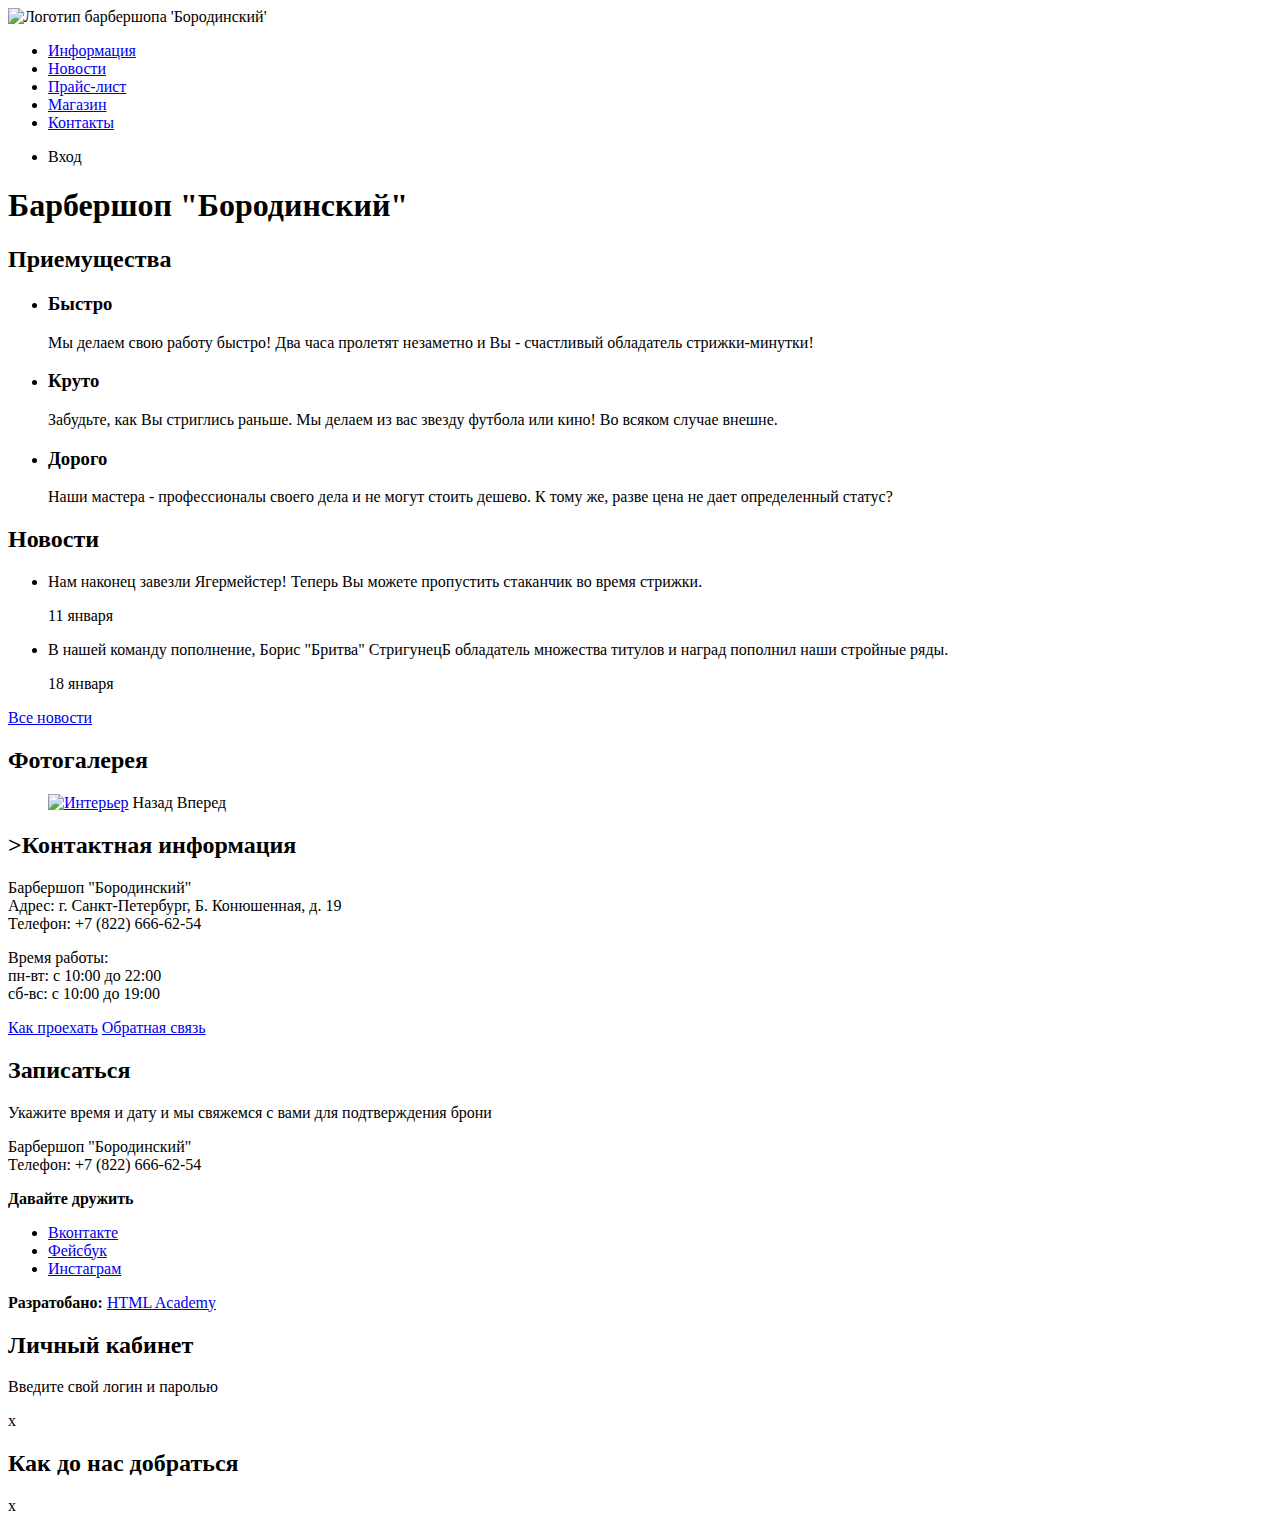
==== barbershop/index.html @ 9fb43c51 "rewrote html.file" ====
<!DOCTYPE html>
<html lang="en">
<head>
    <meta charset="UTF-8">
    <title>Барбершоп "Бородинский"</title>
</head>
<body>
    <header class="main-header">
        <a class="main-header-logo">
            <img src="img/index-logo.svg" width="360" height="153" alt="Логотип барбершопа 'Бородинский'">
        </a>
        <nav class="main-navigation">
            <ul class="site-navigation">
                <li><a href="info.html">Информация</a></li>
                <li><a href="name.html">Новости</a></li>
                <li><a href="price.html">Прайс-лист</a></li>
                <li><a href="catalog.html">Магазин</a></li>
                <li><a href="contacts.html">Контакты</a></li>
            </ul>
            <ul class="user-navigation">
                <li class="login-link">Вход</li>
            </ul>
        </nav>
    </header>
    <main class="container">

        <h1 class="visually-hidden">Барбершоп "Бородинский"</h1>

        <section class="features">
            <h2 class="visually-hidden">Приемущества</h2>
            <ul class="features-list">
                <li class="feature-item">
                    <h3>Быстро</h3>
                    <p>Мы делаем свою работу быстро! Два часа пролетят незаметно и Вы
                        - счастливый обладатель стрижки-минутки!</p>
                </li>
                <li class="feature-item">
                    <h3>Круто</h3>
                    <p>Забудьте, как Вы стриглись раньше. Мы делаем из вас звезду футбола
                    или кино! Во всяком случае внешне.</p>
                </li>
                <li class="feature-item">
                    <h3>Дорого</h3>
                    <p>Наши мастера - профессионалы своего дела и не могут стоить дешево.
                    К тому же, разве цена не дает определенный статус?</p>
                </li>
            </ul>
        </section>

        <section class="news">
            <h2>Новости</h2>
            <ul class="news-list">
                <li class="news-item">
                    <p>Нам наконец завезли Ягермейстер! Теперь Вы можете пропустить
                    стаканчик во время стрижки.</p>
                    <time datetime="2016-01-11">11 января</time>
                </li>
                <li class="news-item">
                    <p>В нашей команду пополнение, Борис "Бритва" СтригунецБ обладатель
                    множества титулов и наград пополнил наши стройные ряды.</p>
                    <time datetime="2016-01-18">18 января</time>
                </li>
            </ul>
            <a class="button" href="news.html">Все новости</a>
        </section>

        <section class="gallery">
            <h2>Фотогалерея</h2>
            <figure class="gallery-content">
                <a href="#"><img src="img/studio.jpg" width="286" height="164" alt="Интерьер"></a>
                <span class="button gallery-button gallery-button-back">Назад</span>
                <span class="button gallery-button gallery-button-next">Вперед</span>
            </figure>
        </section>

        <section class="contacts">
            <h2>>Контактная информация</h2>
            <p>
                Барбершоп "Бородинский"<br>
                Адрес: г. Санкт-Петербург, Б. Конюшенная, д. 19<br>
                Телефон: +7 (822) 666-62-54
            </p>
            <p>
                Время работы:<br>
                пн-вт: с 10:00 до 22:00<br>
                сб-вс: с 10:00 до 19:00
            </p>
            <a class="button" href="map.html">Как проехать</a>
            <a class="button" href="contacts.html">Обратная связь</a>
        </section>

        <section class="appointment">
            <h2>Записаться</h2>
            <p class="appoint-info">Укажите время и дату и мы свяжемся с вами для
            подтверждения брони</p>
            <!-- Здесь будет форма -->
        </section>
    </main>
    <footer class="main-footer">
        <p class="footer-contacts">
            Барбершоп "Бородинский"<br>
            Телефон: +7 (822) 666-62-54
        </p>
        <div class="footer-social">
            <b>Давайте дружить</b>
            <ul>
                <li><a class="social-button" href="#">Вконтакте</a></li>
                <li><a class="social-button" href="#">Фейсбук</a></li>
                <li><a class="social-button" href="#">Инстаграм</a></li>
            </ul>
        </div>
        <b>Разратобано:</b>
        <a class="button" href="http://htmlacademy.ru">HTML Academy</a>
    </footer>

    <section class="modal modal-login">
        <h2>Личный кабинет</h2>
        <p>Введите свой логин и паролью</p>
        <!-- Здесь будет форма -->
        <span class="modal-close">x</span>
    </section>

    <section class="modal modal-map">
        <h2 class="visually-hidden">Как до нас добраться</h2>
        <span class="modal-close">x</span>
    </section>
</body>
</html>
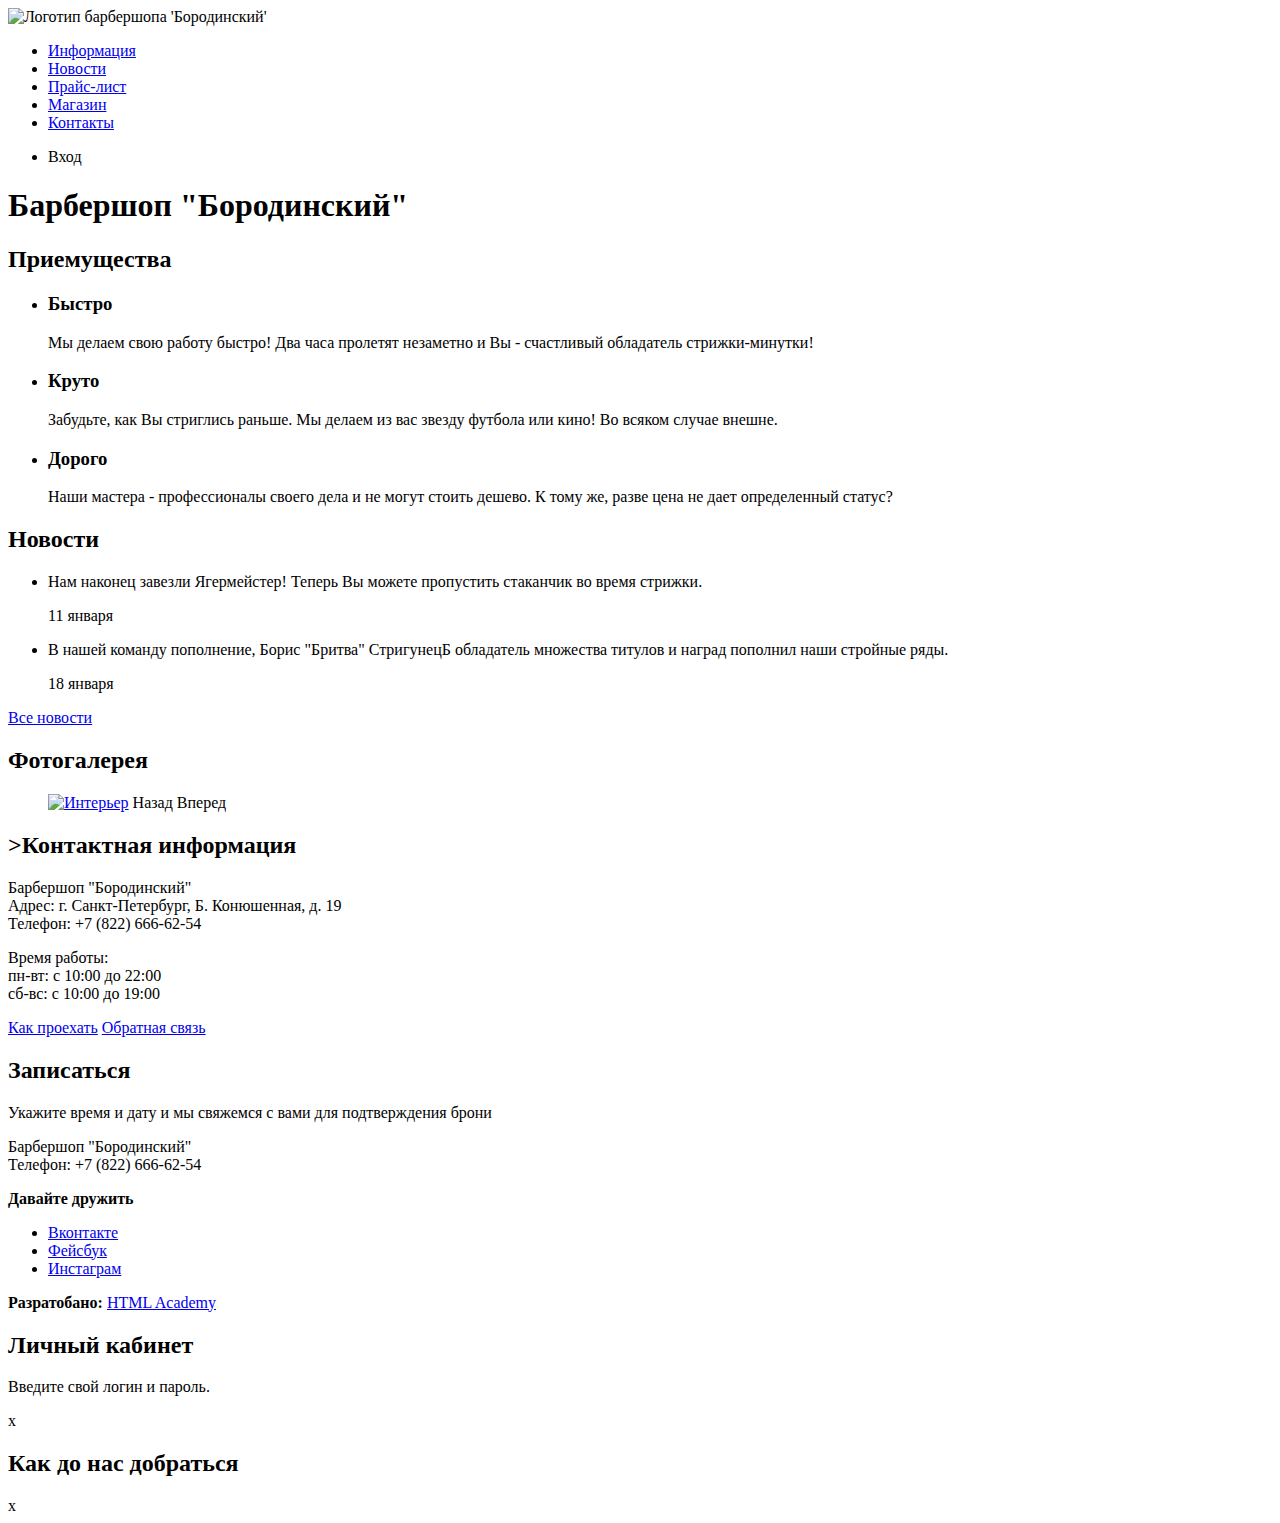
==== commit 627a8c97: "пп" ====
--- a/barbershop/index.html
+++ b/barbershop/index.html
@@ -115,7 +115,7 @@
 
     <section class="modal modal-login">
         <h2>Личный кабинет</h2>
-        <p>Введите свой логин и паролью</p>
+        <p>Введите свой логин и пароль.</p>
         <!-- Здесь будет форма -->
         <span class="modal-close">x</span>
     </section>
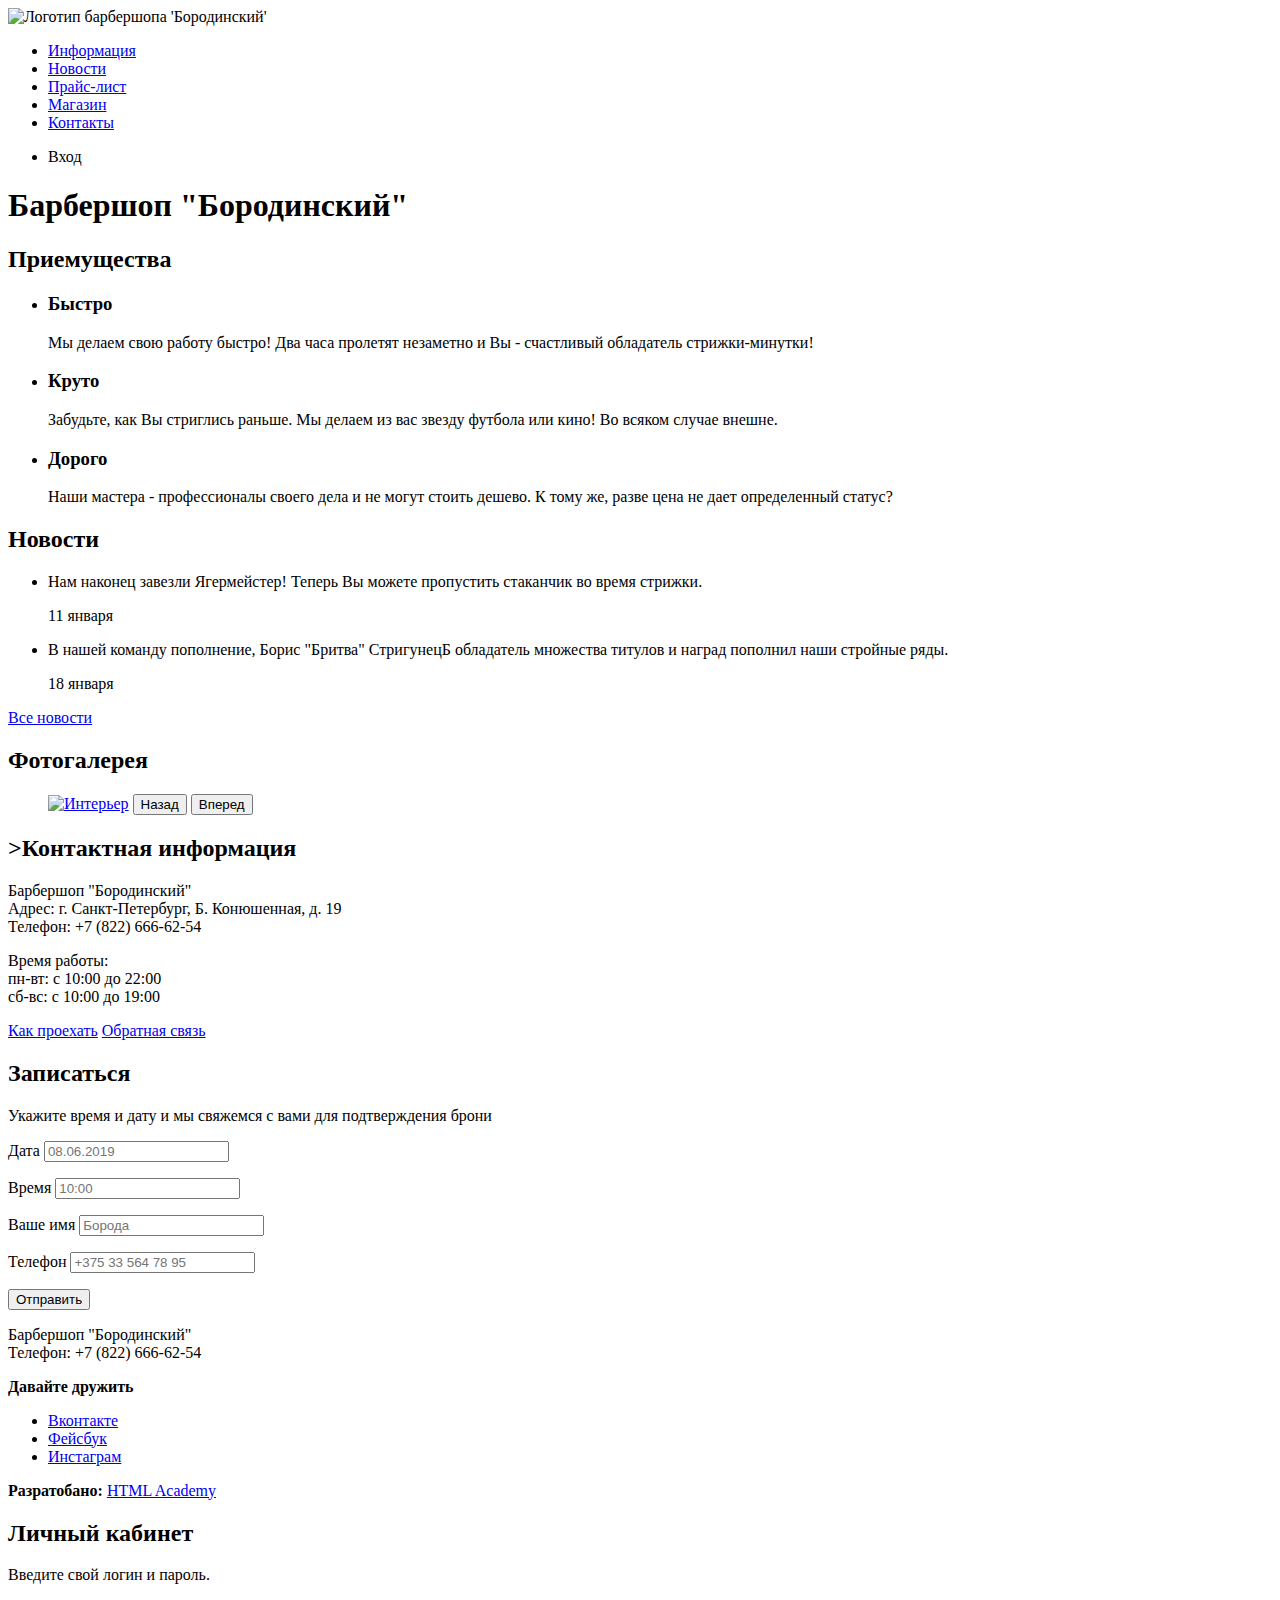
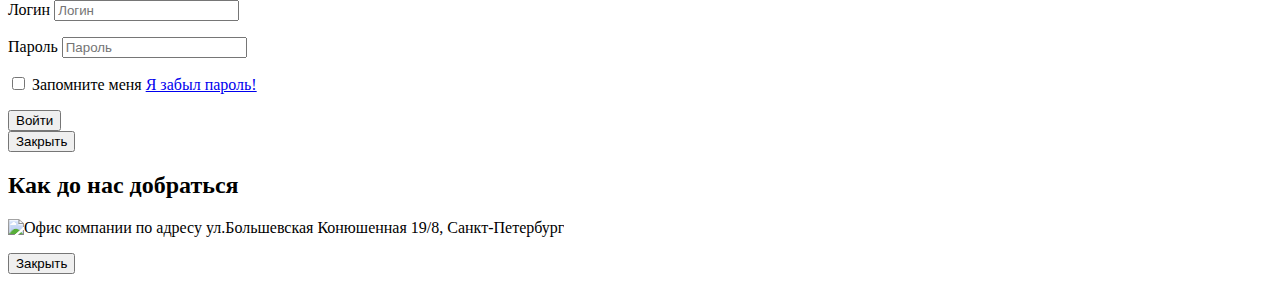
==== commit 33d81507: "write nerds" ====
--- a/barbershop/index.html
+++ b/barbershop/index.html
@@ -3,6 +3,7 @@
 <head>
     <meta charset="UTF-8">
     <title>Барбершоп "Бородинский"</title>
+    <link href="https://fonts.googleapis.com/css?family=PT+Sans+Narrow&display=swap" rel="stylesheet">
 </head>
 <body>
     <header class="main-header">
@@ -68,8 +69,8 @@
             <h2>Фотогалерея</h2>
             <figure class="gallery-content">
                 <a href="#"><img src="img/studio.jpg" width="286" height="164" alt="Интерьер"></a>
-                <span class="button gallery-button gallery-button-back">Назад</span>
-                <span class="button gallery-button gallery-button-next">Вперед</span>
+                <button class="button gallery-button gallery-button-back">Назад</button>
+                <button class="button gallery-button gallery-button-next">Вперед</button>
             </figure>
         </section>
 
@@ -93,7 +94,28 @@
             <h2>Записаться</h2>
             <p class="appoint-info">Укажите время и дату и мы свяжемся с вами для
             подтверждения брони</p>
-            <!-- Здесь будет форма -->
+            <form class="appointment-form" method="get"
+                  action="https://echo.htmlacademy.ru">
+                <p class="appointment-form">
+                    <label for="appointment-data">Дата</label>
+                    <input id="appointment-data" type="text" name="date" value="" placeholder="08.06.2019">
+                </p>
+                <p class="appointment-form">
+                    <label for="appointment-time">Время</label>
+                    <input id="appointment-time" type="text" name="time" value="" placeholder="10:00">
+                </p>
+                <p class="appointment-form">
+                    <label for="appointment-name">Ваше имя</label>
+                    <input id="appointment-name" type="text" name="name" value="" placeholder="Борода">
+                </p>
+                <p class="appointment-form">
+                    <label for="appointment-phone">Телефон</label>
+                    <input id="appointment-phone" type="tel" name="phone" value="" placeholder="+375 33 564 78 95">
+                </p>
+                <button class="button" type="submit">
+                    Отправить
+                </button>
+            </form>
         </section>
     </main>
     <footer class="main-footer">
@@ -116,13 +138,35 @@
     <section class="modal modal-login">
         <h2>Личный кабинет</h2>
         <p>Введите свой логин и пароль.</p>
-        <!-- Здесь будет форма -->
-        <span class="modal-close">x</span>
+        <form class="login-form" action="https://echo.htmlacademy.ru" method="post">
+            <p>
+                <label class="visually-hidden" for="user-login">Логин</label>
+                <input id="user-login" class="login-icon-user" type="text" name="login" placeholder="Логин">
+            </p>
+            <p>
+                <label class="visually-hidden" for="user-password">Пароль</label>
+                <input id="user-password" class="login-icon-password" type="password" name="password" placeholder="Пароль">
+            </p>
+            <p class="login-password-info">
+                <label class="login-checkbox">
+                    <input type="checkbox" name="remember" class="visually-hidden">
+                    <span class="checkbox-indicator"></span>
+                    Запомните меня
+                </label>
+                <a class="restore" href="#">Я забыл пароль!</a>
+            </p>
+            <button class="button" type="submit">Войти</button>
+        </form>
+        <button class="modal-close" type="button">Закрыть</button>
     </section>
 
     <section class="modal modal-map">
         <h2 class="visually-hidden">Как до нас добраться</h2>
-        <span class="modal-close">x</span>
+        <p>
+            <img src="img/map.jpg" width="780" height="560" alt="Офис компании по адресу
+                ул.Большевская Конюшенная 19/8, Санкт-Петербург">
+        </p>
+        <button class="modal-close" type="button">Закрыть</button>
     </section>
 </body>
 </html>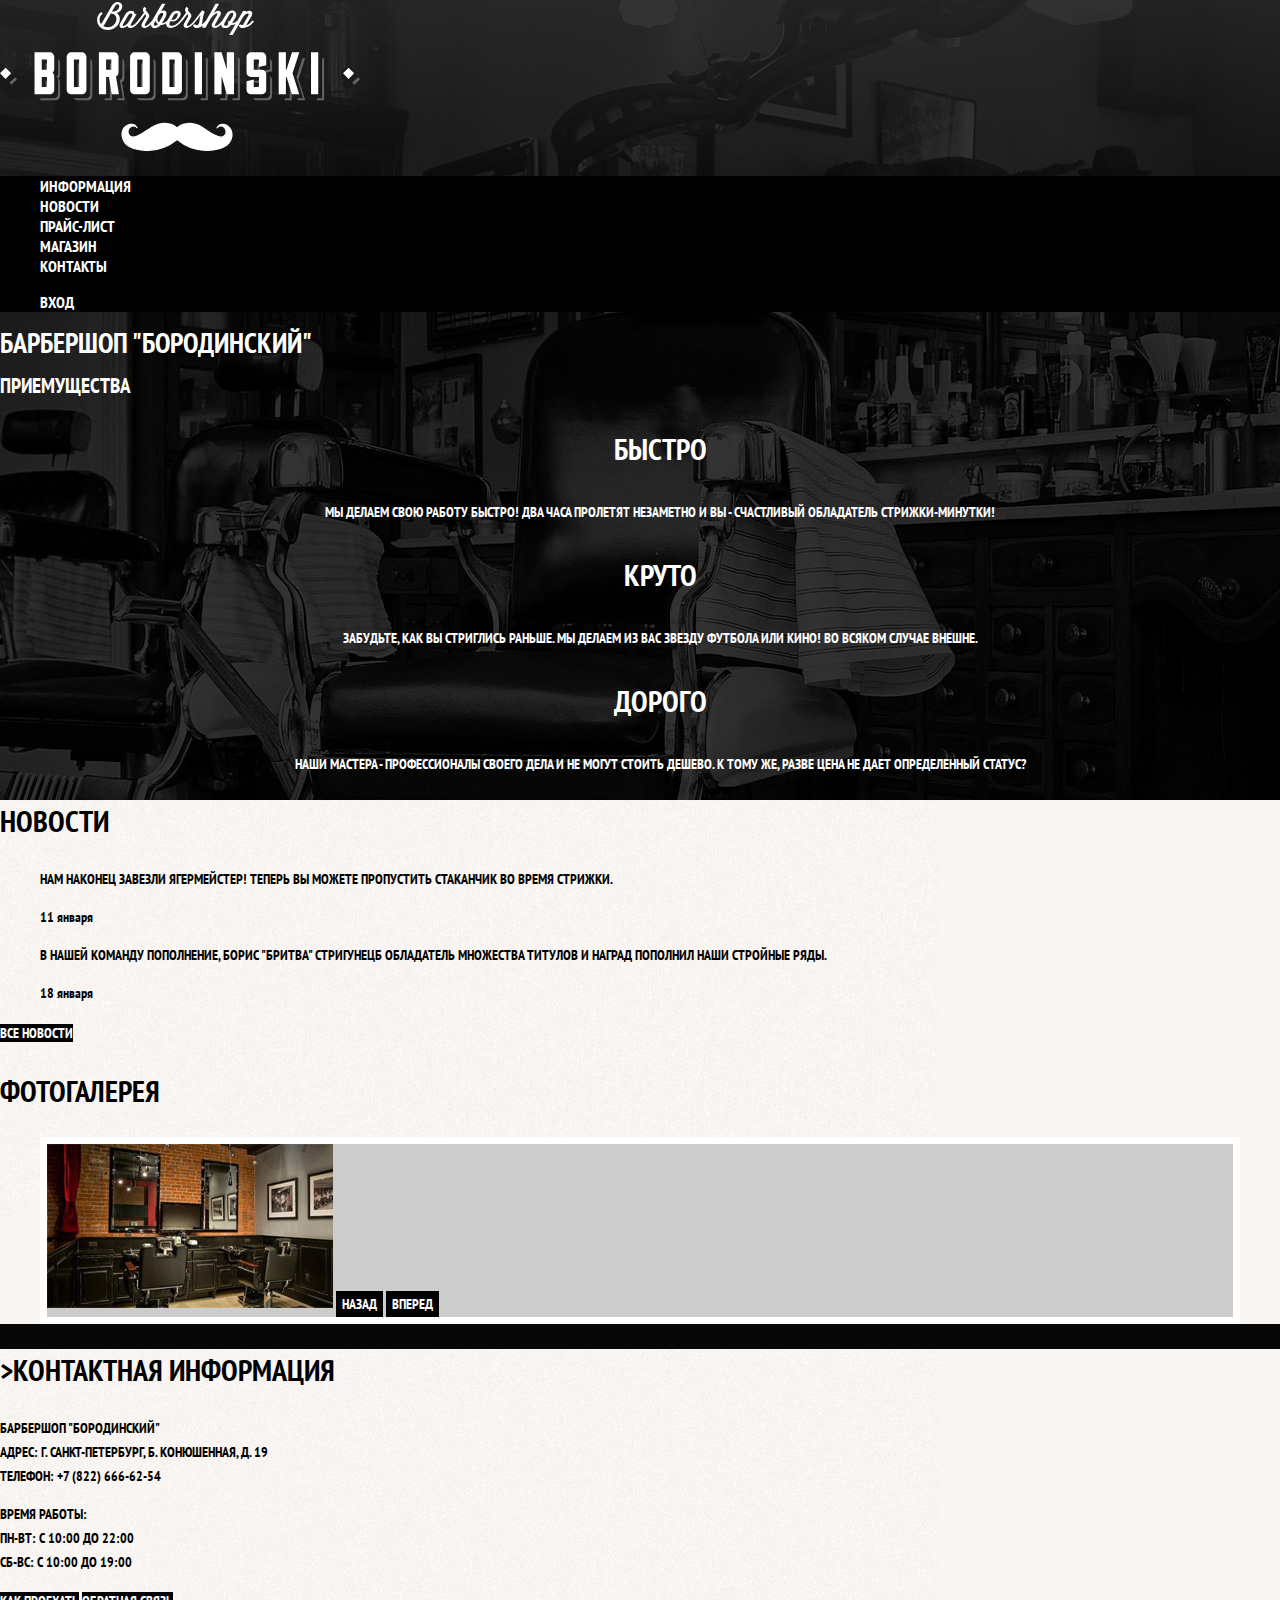
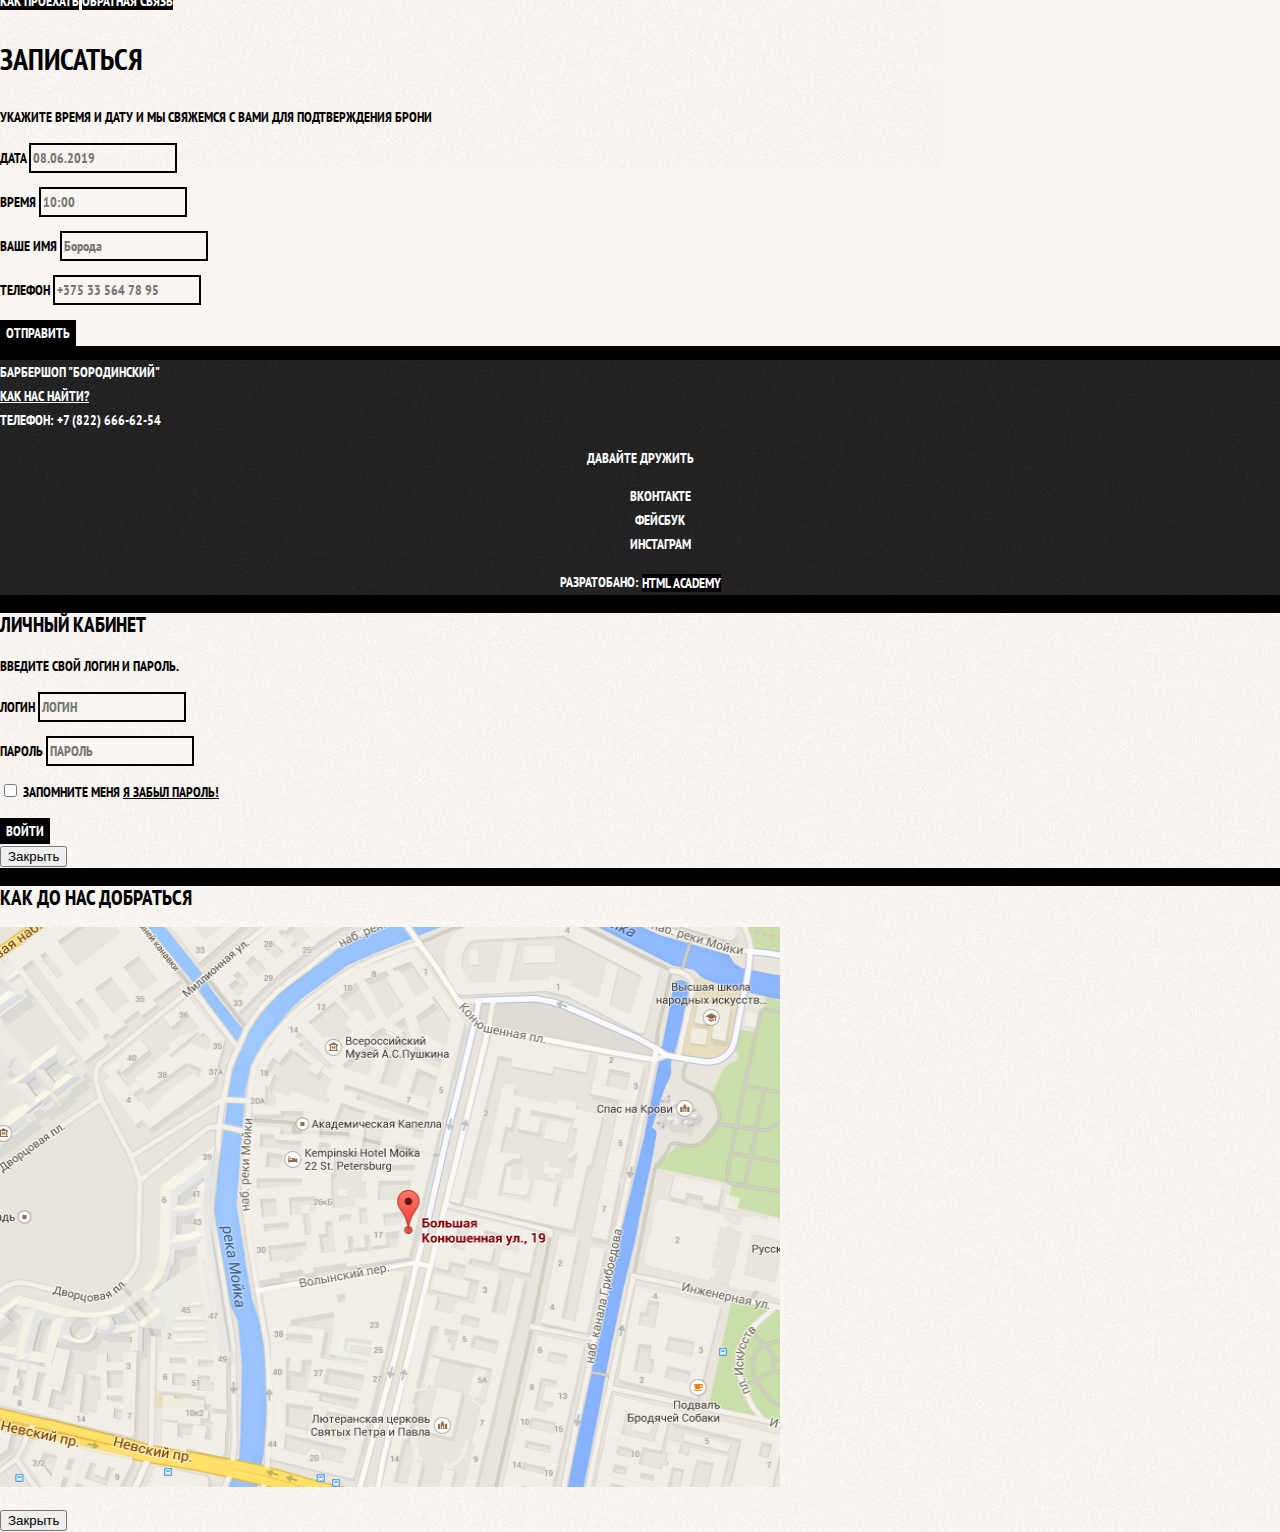
==== commit 5b61c07e: "start writing css" ====
--- a/barbershop/index.html
+++ b/barbershop/index.html
@@ -3,7 +3,8 @@
 <head>
     <meta charset="UTF-8">
     <title>Барбершоп "Бородинский"</title>
-    <link href="https://fonts.googleapis.com/css?family=PT+Sans+Narrow&display=swap" rel="stylesheet">
+    <link href="https://fonts.googleapis.com/css?family=PT+Sans+Narrow:400,700&display=swap&subset=cyrillic" rel="stylesheet">
+    <link href="css/style.css" rel="stylesheet">
 </head>
 <body>
     <header class="main-header">
@@ -47,80 +48,84 @@
                 </li>
             </ul>
         </section>
+        <div class="index-columns">
+            <section class="news">
+                <h2>Новости</h2>
+                <ul class="news-list">
+                    <li class="news-item">
+                        <p>Нам наконец завезли Ягермейстер! Теперь Вы можете пропустить
+                        стаканчик во время стрижки.</p>
+                        <time datetime="2016-01-11">11 января</time>
+                    </li>
+                    <li class="news-item">
+                        <p>В нашей команду пополнение, Борис "Бритва" СтригунецБ обладатель
+                        множества титулов и наград пополнил наши стройные ряды.</p>
+                        <time datetime="2016-01-18">18 января</time>
+                    </li>
+                </ul>
+                <a class="button" href="news.html">Все новости</a>
+            </section>
 
-        <section class="news">
-            <h2>Новости</h2>
-            <ul class="news-list">
-                <li class="news-item">
-                    <p>Нам наконец завезли Ягермейстер! Теперь Вы можете пропустить
-                    стаканчик во время стрижки.</p>
-                    <time datetime="2016-01-11">11 января</time>
-                </li>
-                <li class="news-item">
-                    <p>В нашей команду пополнение, Борис "Бритва" СтригунецБ обладатель
-                    множества титулов и наград пополнил наши стройные ряды.</p>
-                    <time datetime="2016-01-18">18 января</time>
-                </li>
-            </ul>
-            <a class="button" href="news.html">Все новости</a>
-        </section>
+            <section class="gallery">
+                <h2>Фотогалерея</h2>
+                <figure class="gallery-content">
+                    <a href="#"><img src="img/studio.jpg" width="286" height="164" alt="Интерьер"></a>
+                    <button class="button gallery-button gallery-button-back">Назад</button>
+                    <button class="button gallery-button gallery-button-next">Вперед</button>
+                </figure>
+            </section>
+        </div>
 
-        <section class="gallery">
-            <h2>Фотогалерея</h2>
-            <figure class="gallery-content">
-                <a href="#"><img src="img/studio.jpg" width="286" height="164" alt="Интерьер"></a>
-                <button class="button gallery-button gallery-button-back">Назад</button>
-                <button class="button gallery-button gallery-button-next">Вперед</button>
-            </figure>
-        </section>
+        <div class="index-columns">
+            <section class="contacts">
+                <h2>>Контактная информация</h2>
+                <p>
+                    Барбершоп "Бородинский"<br>
+                    Адрес: г. Санкт-Петербург, Б. Конюшенная, д. 19<br>
+                    Телефон: +7 (822) 666-62-54
+                </p>
+                <p>
+                    Время работы:<br>
+                    пн-вт: с 10:00 до 22:00<br>
+                    сб-вс: с 10:00 до 19:00
+                </p>
+                <a class="button" href="map.html">Как проехать</a>
+                <a class="button" href="contacts.html">Обратная связь</a>
+            </section>
 
-        <section class="contacts">
-            <h2>>Контактная информация</h2>
-            <p>
-                Барбершоп "Бородинский"<br>
-                Адрес: г. Санкт-Петербург, Б. Конюшенная, д. 19<br>
-                Телефон: +7 (822) 666-62-54
-            </p>
-            <p>
-                Время работы:<br>
-                пн-вт: с 10:00 до 22:00<br>
-                сб-вс: с 10:00 до 19:00
-            </p>
-            <a class="button" href="map.html">Как проехать</a>
-            <a class="button" href="contacts.html">Обратная связь</a>
-        </section>
-
-        <section class="appointment">
-            <h2>Записаться</h2>
-            <p class="appoint-info">Укажите время и дату и мы свяжемся с вами для
-            подтверждения брони</p>
-            <form class="appointment-form" method="get"
-                  action="https://echo.htmlacademy.ru">
-                <p class="appointment-form">
-                    <label for="appointment-data">Дата</label>
-                    <input id="appointment-data" type="text" name="date" value="" placeholder="08.06.2019">
-                </p>
-                <p class="appointment-form">
-                    <label for="appointment-time">Время</label>
-                    <input id="appointment-time" type="text" name="time" value="" placeholder="10:00">
-                </p>
-                <p class="appointment-form">
-                    <label for="appointment-name">Ваше имя</label>
-                    <input id="appointment-name" type="text" name="name" value="" placeholder="Борода">
-                </p>
-                <p class="appointment-form">
-                    <label for="appointment-phone">Телефон</label>
-                    <input id="appointment-phone" type="tel" name="phone" value="" placeholder="+375 33 564 78 95">
-                </p>
-                <button class="button" type="submit">
-                    Отправить
-                </button>
-            </form>
-        </section>
+            <section class="appointment-item">
+                <h2>Записаться</h2>
+                <p class="appoint-info">Укажите время и дату и мы свяжемся с вами для
+                подтверждения брони</p>
+                <form class="appointment-form" method="get"
+                      action="https://echo.htmlacademy.ru">
+                    <p class="appointment-form">
+                        <label for="appointment-data">Дата</label>
+                        <input id="appointment-data" type="text" name="date" value="" placeholder="08.06.2019">
+                    </p>
+                    <p class="appointment-form">
+                        <label for="appointment-time">Время</label>
+                        <input id="appointment-time" type="text" name="time" value="" placeholder="10:00">
+                    </p>
+                    <p class="appointment-form">
+                        <label for="appointment-name">Ваше имя</label>
+                        <input id="appointment-name" type="text" name="name" value="" placeholder="Борода">
+                    </p>
+                    <p class="appointment-form">
+                        <label for="appointment-phone">Телефон</label>
+                        <input id="appointment-phone" type="tel" name="phone" value="" placeholder="+375 33 564 78 95">
+                    </p>
+                    <button class="button" type="submit">
+                        Отправить
+                    </button>
+                </form>
+            </section>
+        </div>
     </main>
     <footer class="main-footer">
         <p class="footer-contacts">
             Барбершоп "Бородинский"<br>
+            <a href="#">Как нас найти?</a><br>
             Телефон: +7 (822) 666-62-54
         </p>
         <div class="footer-social">
@@ -131,8 +136,10 @@
                 <li><a class="social-button" href="#">Инстаграм</a></li>
             </ul>
         </div>
-        <b>Разратобано:</b>
-        <a class="button" href="http://htmlacademy.ru">HTML Academy</a>
+        <div class="footer-copyright">
+            <b>Разратобано:</b>
+            <a class="button" href="http://htmlacademy.ru">HTML Academy</a>
+        </div>
     </footer>
 
     <section class="modal modal-login">
--- a/barbershop/css/style.css
+++ b/barbershop/css/style.css
@@ -0,0 +1,208 @@
+body {
+    margin: 0;
+    padding: 0;
+
+    font-family: "PT Sans Narrow", Arial, sans-serif;
+    font-size: 14px;
+    line-height: 24px;
+    font-weight: 700;
+    color: #ffffff;
+    text-transform: uppercase;
+
+    background-color: #000000;
+    background-image: url("../img/bg.jpg");
+    background-position: top center;
+    background-repeat: no-repeat;
+}
+
+a {
+    text-decoration: none;
+}
+
+.button {
+    font: inherit;
+
+    text-align: center;
+    color: #ffffff;
+    vertical-align: middle;
+    text-transform: uppercase;
+
+    background-color: #000000;
+    border: none;
+}
+
+.button:hover,
+.button:focus,
+.button:active {
+    background-color: #663d15;
+}
+
+.main-navigation {
+    font-size: 16px;
+    line-height: 20px;
+    color: #ffffff;
+
+    background-color: #000000;
+}
+
+.site-navigation,
+.user-navigation {
+    list-style: none;
+}
+
+.site-navigation a,
+.user-navigation a {
+    color: #ffffff;
+}
+
+.site-navigation a:hover,
+.site-navigation a:focus,
+.user-navigation a:hover,
+.user-navigation a:focus {
+    background-color: #242424;
+}
+
+.features-list {
+    list-style: none;
+}
+
+.feature-item {
+    text-align: center;
+}
+
+.feature-item h3 {
+    font-size: 30px;
+    line-height: 42px;
+}
+
+.index-columns {
+    color: #000000;
+
+    background-color: #f8f5f2;
+    background-image: url("../img/pattern-light.jpg");
+    background-position: 0 0;
+    background-repeat: no-repeat;
+}
+
+.index-columns h2 {
+    font-size: 30px;
+    line-height: 42px;
+}
+
+.news-item {
+    list-style: none;
+}
+
+.news-item time {
+    text-transform: none;
+}
+
+.gallery-content {
+    background-color: #cccccc;
+    border: 7px solid #ffffff;
+}
+
+.appointment-item input {
+    font: inherit;
+
+    background-color: transparent;
+    border: 2px solid #000000;
+}
+
+.appointment-item input:focus {
+    border-color: #663d15;
+}
+
+.main-footer {
+    color: #ffffff;
+
+    background-color: #212121;
+    background-image: url("../img/pottern-dark.jpg");
+    background-position: 0 0;
+    background-repeat: repeat;
+}
+
+.footer-contacts a {
+    color: #ffffff;
+    text-decoration: underline;
+}
+
+.footer-contacts a:hover,
+.footer-contacts a:focus {
+    text-decoration: none;
+}
+
+.footer-social {
+    text-align: center;
+}
+
+.footer-social ul {
+    list-style: none;
+}
+
+.social-button {
+    color: #ffffff;
+}
+
+.footer-copyright {
+    text-align: center;
+}
+
+.footer-copyright .button:hover,
+.footer-copyright .button:focus {
+    color: #000000;
+
+    background-color: #ffffff;
+}
+
+.modal {
+    color: #000000;
+
+    background-color: #f8f3f0;
+    background-image: url("../img/pattern-light.jpg");
+    background-position: 0 0;
+    background-repeat: repeat;
+}
+
+.login-form input[type="text"],
+.login-form input[type="password"] {
+    font: inherit;
+    color: #000000;
+    text-transform: uppercase;
+
+    background-color: #f9f6f3;
+    border: 2px solid #000000;
+}
+
+.login-form input:focus {
+    border-color: #663d15;
+}
+
+.login-checkbox:hover,
+.login-checkbox:focus {
+    color: #663d15;
+}
+
+.restore {
+    color: #000000;
+    text-decoration: underline;
+}
+
+.restore:hover,
+.restore:focus {
+    text-decoration: none;
+}
+
+
+
+
+
+
+
+
+
+
+
+
+
+
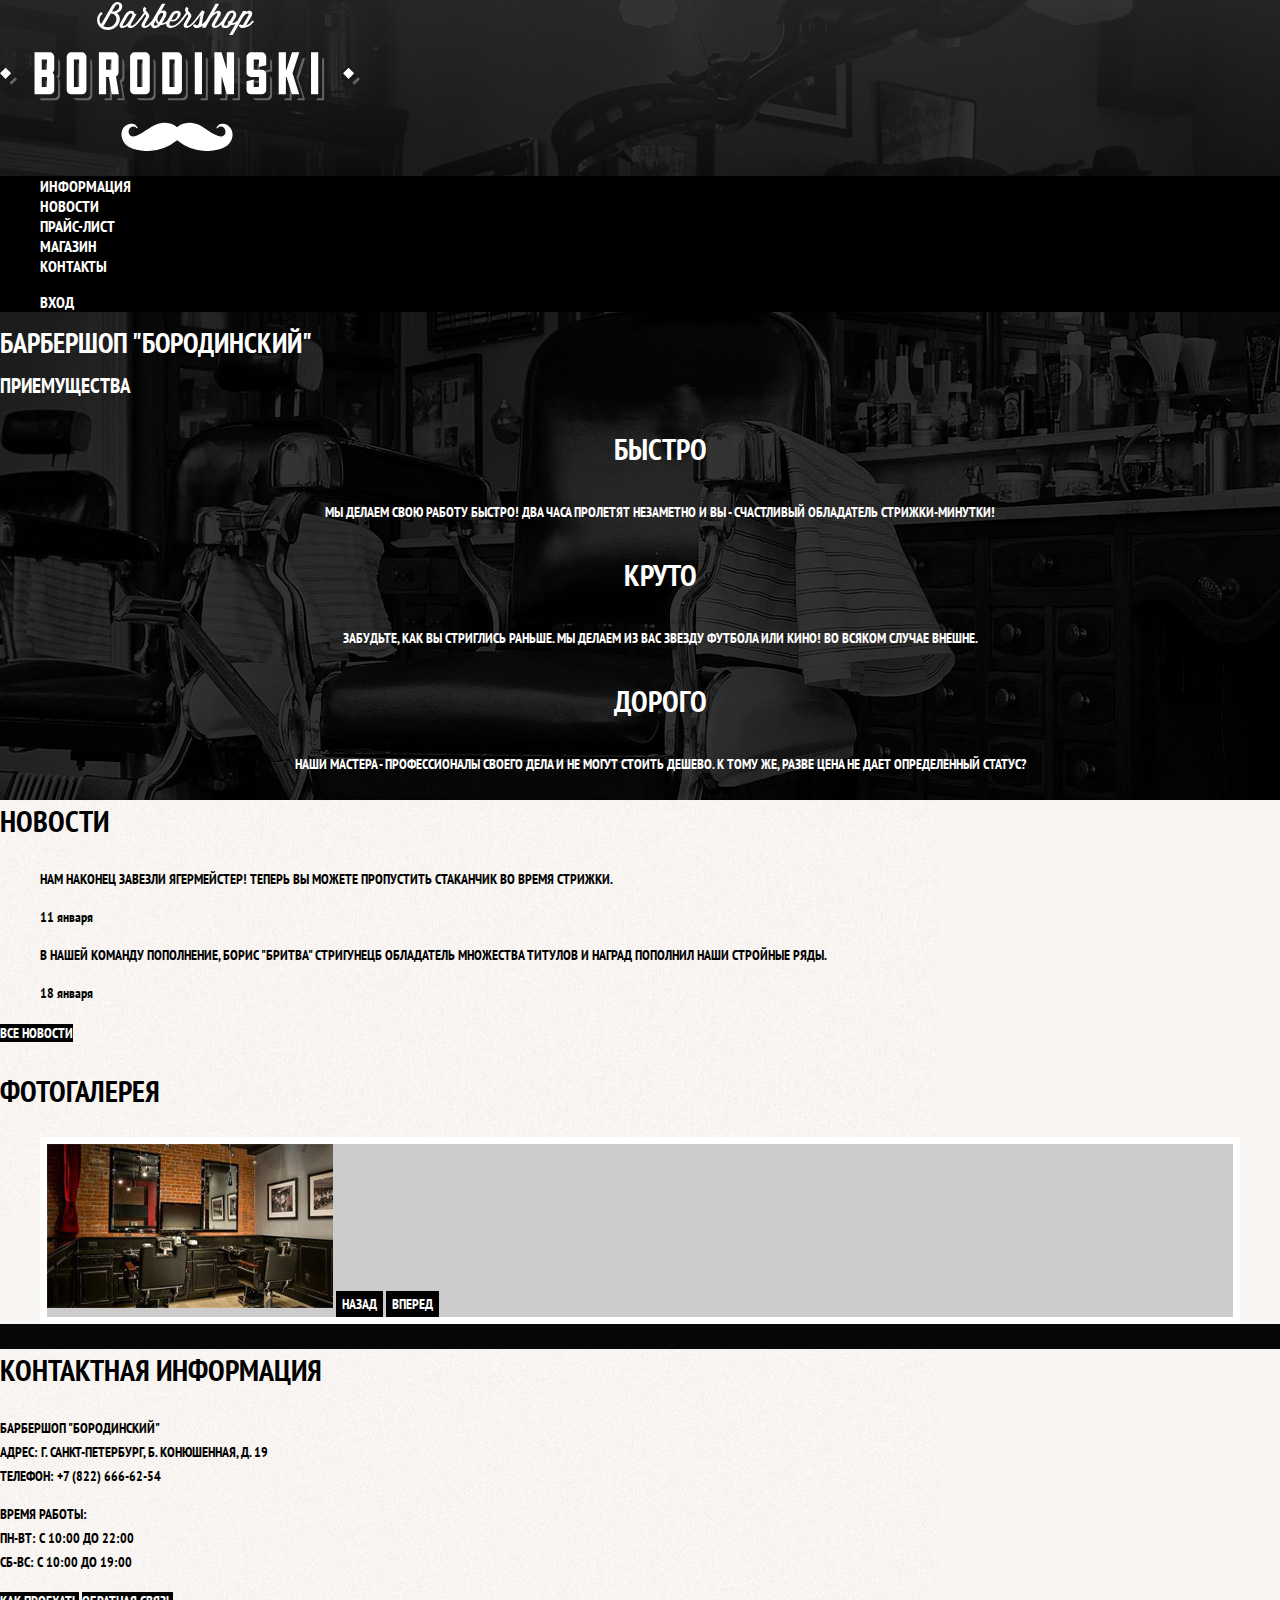
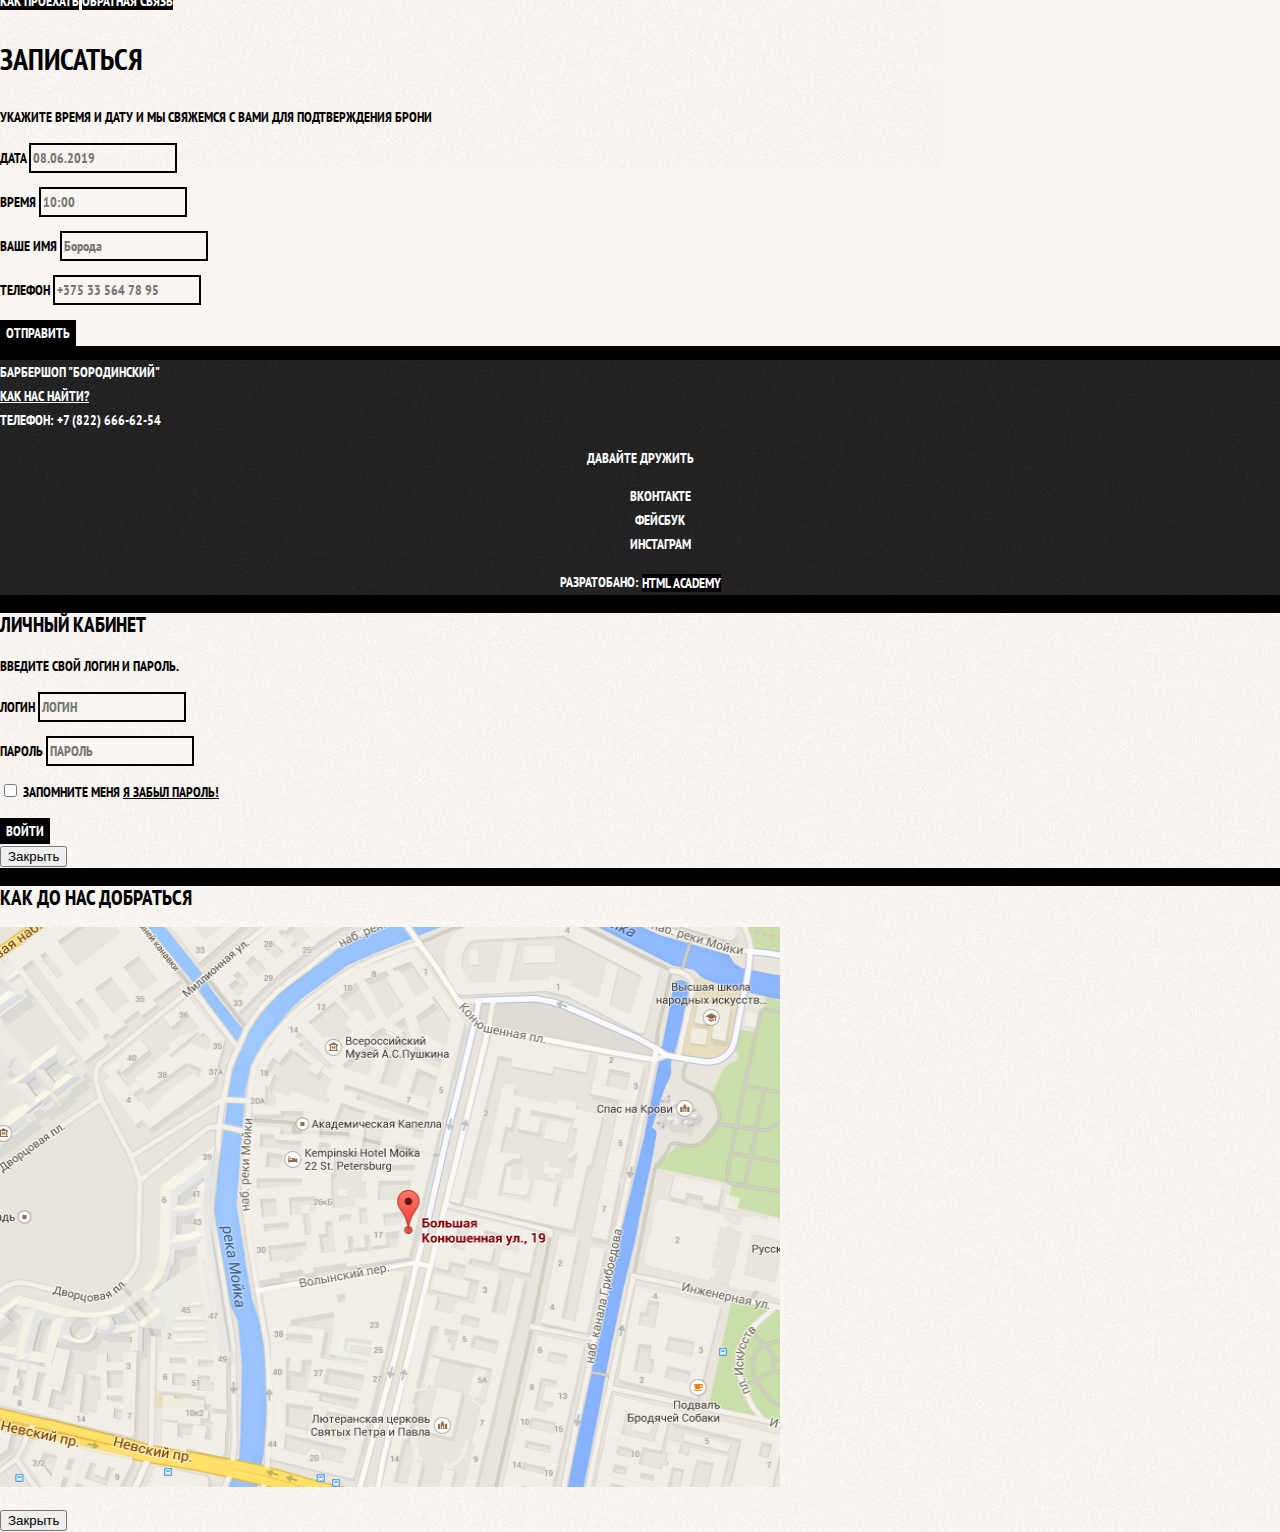
==== commit f2d8795c: "start writing css" ====
--- a/barbershop/index.html
+++ b/barbershop/index.html
@@ -78,7 +78,7 @@
 
         <div class="index-columns">
             <section class="contacts">
-                <h2>>Контактная информация</h2>
+                <h2>Контактная информация</h2>
                 <p>
                     Барбершоп "Бородинский"<br>
                     Адрес: г. Санкт-Петербург, Б. Конюшенная, д. 19<br>
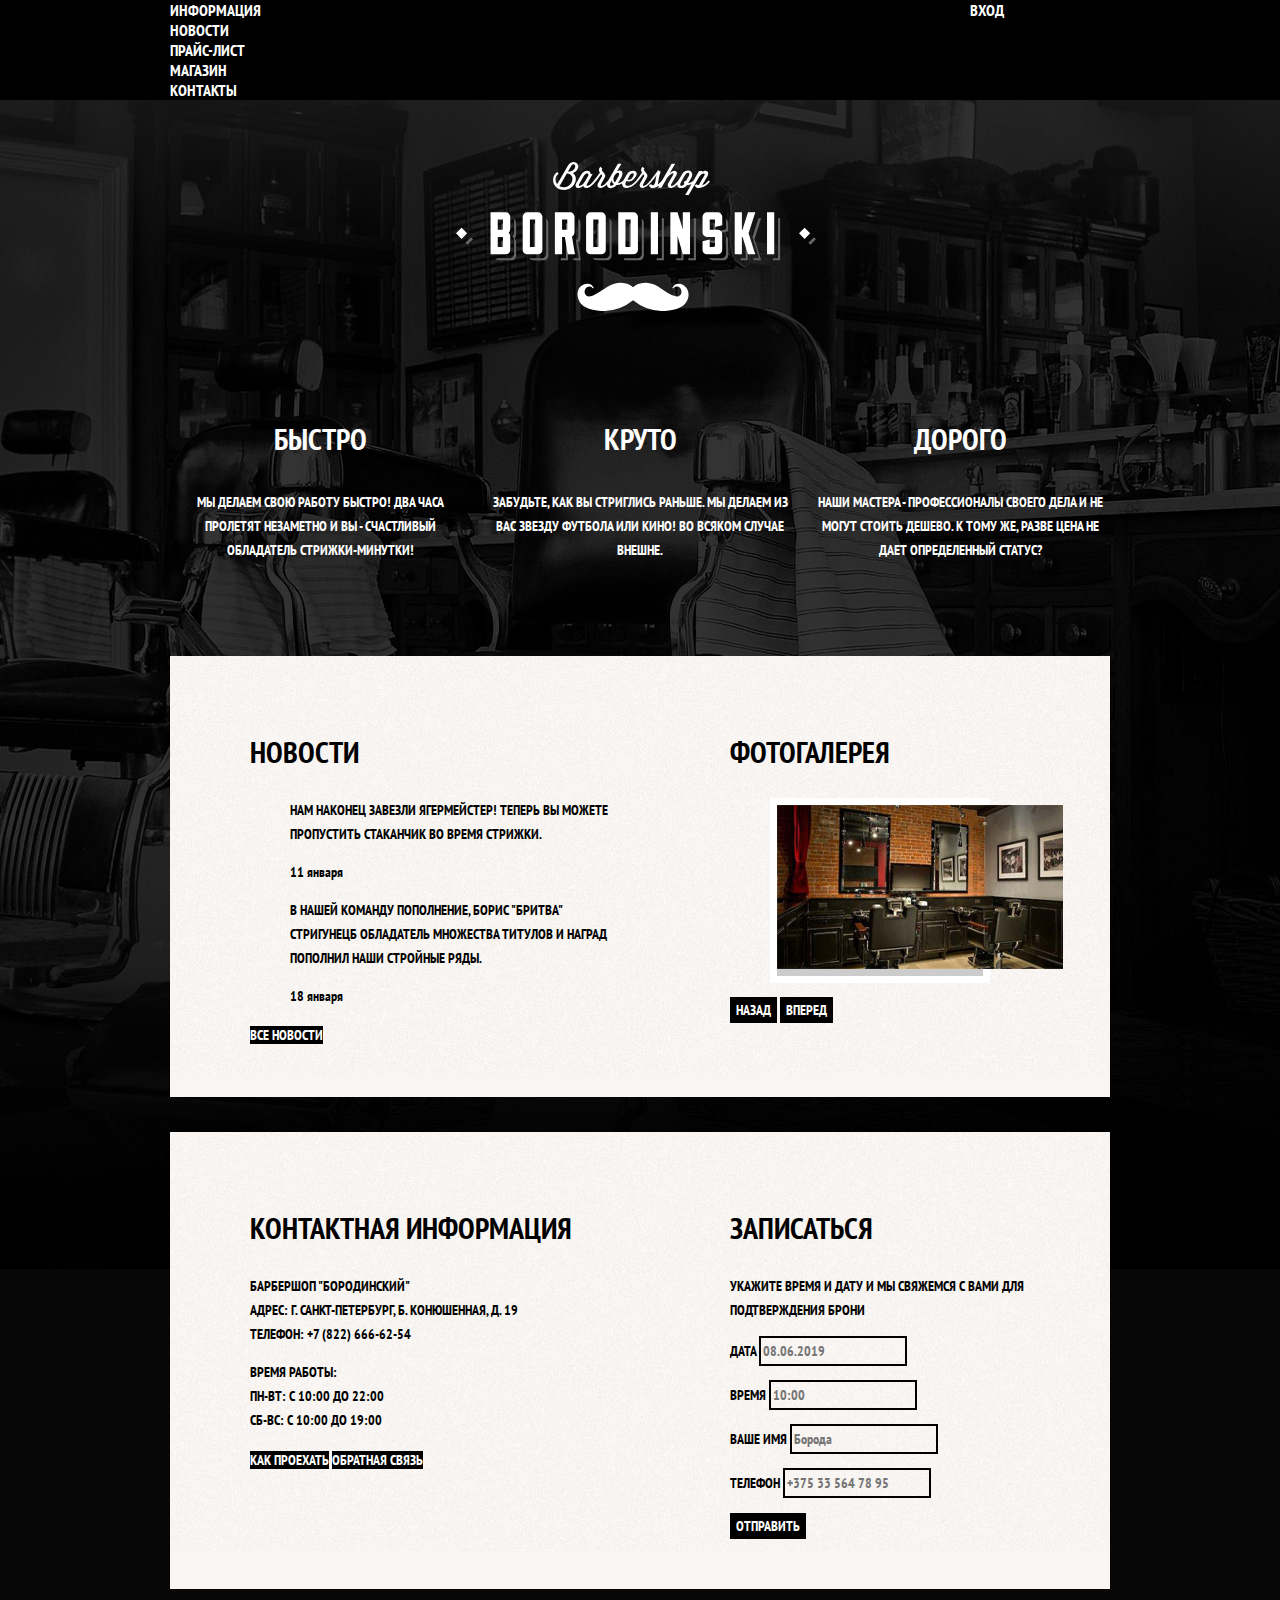
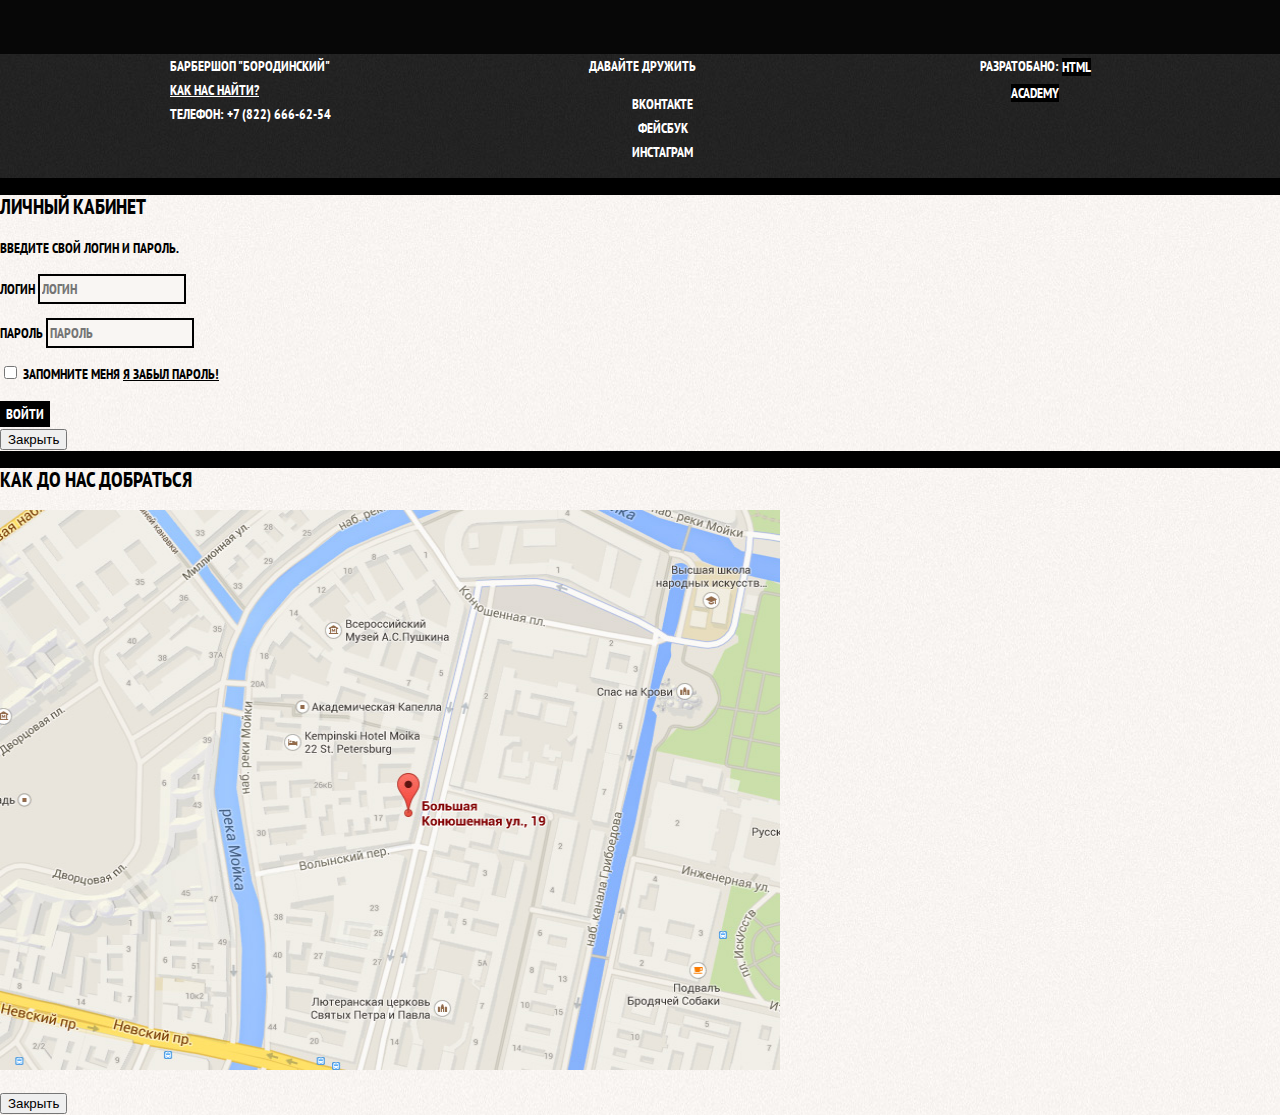
==== commit 373cdb57: "writing css" ====
--- a/barbershop/index.html
+++ b/barbershop/index.html
@@ -8,28 +8,35 @@
 </head>
 <body>
     <header class="main-header">
-        <a class="main-header-logo">
-            <img src="img/index-logo.svg" width="360" height="153" alt="Логотип барбершопа 'Бородинский'">
-        </a>
+
         <nav class="main-navigation">
-            <ul class="site-navigation">
-                <li><a href="info.html">Информация</a></li>
-                <li><a href="name.html">Новости</a></li>
-                <li><a href="price.html">Прайс-лист</a></li>
-                <li><a href="catalog.html">Магазин</a></li>
-                <li><a href="contacts.html">Контакты</a></li>
-            </ul>
-            <ul class="user-navigation">
-                <li class="login-link">Вход</li>
-            </ul>
+            <a class="main-header-logo">
+                <img src="img/index-logo.svg" width="360" height="153" alt="Логотип барбершопа 'Бородинский'">
+            </a>
+            <div class="main-navigation-wrapper">
+                <div class="container">
+                    <ul class="site-navigation">
+                        <li><a href="info.html">Информация</a></li>
+                        <li><a href="name.html">Новости</a></li>
+                        <li><a href="price.html">Прайс-лист</a></li>
+                        <li><a href="catalog.html">Магазин</a></li>
+                        <li><a href="contacts.html">Контакты</a></li>
+                    </ul>
+                    <ul class="user-navigation">
+                        <li class="login-link">Вход</li>
+                    </ul>
+                </div>
+            </div>
         </nav>
     </header>
+
+
     <main class="container">
 
-        <h1 class="visually-hidden">Барбершоп "Бородинский"</h1>
+<!--        <h1 class="visually-hidden">Барбершоп "Бородинский"</h1>-->
 
         <section class="features">
-            <h2 class="visually-hidden">Приемущества</h2>
+<!--            <h2 class="visually-hidden">Приемущества</h2>-->
             <ul class="features-list">
                 <li class="feature-item">
                     <h3>Быстро</h3>
@@ -70,9 +77,9 @@
                 <h2>Фотогалерея</h2>
                 <figure class="gallery-content">
                     <a href="#"><img src="img/studio.jpg" width="286" height="164" alt="Интерьер"></a>
-                    <button class="button gallery-button gallery-button-back">Назад</button>
-                    <button class="button gallery-button gallery-button-next">Вперед</button>
                 </figure>
+                <button class="button gallery-button gallery-button-back">Назад</button>
+                <button class="button gallery-button gallery-button-next">Вперед</button>
             </section>
         </div>
 
@@ -123,22 +130,24 @@
         </div>
     </main>
     <footer class="main-footer">
-        <p class="footer-contacts">
-            Барбершоп "Бородинский"<br>
-            <a href="#">Как нас найти?</a><br>
-            Телефон: +7 (822) 666-62-54
-        </p>
-        <div class="footer-social">
-            <b>Давайте дружить</b>
-            <ul>
-                <li><a class="social-button" href="#">Вконтакте</a></li>
-                <li><a class="social-button" href="#">Фейсбук</a></li>
-                <li><a class="social-button" href="#">Инстаграм</a></li>
-            </ul>
-        </div>
-        <div class="footer-copyright">
-            <b>Разратобано:</b>
-            <a class="button" href="http://htmlacademy.ru">HTML Academy</a>
+        <div class="container">
+            <p class="footer-contacts">
+                Барбершоп "Бородинский"<br>
+                <a href="#">Как нас найти?</a><br>
+                Телефон: +7 (822) 666-62-54
+            </p>
+            <div class="footer-social">
+                <b>Давайте дружить</b>
+                <ul>
+                    <li><a class="social-button" href="#">Вконтакте</a></li>
+                    <li><a class="social-button" href="#">Фейсбук</a></li>
+                    <li><a class="social-button" href="#">Инстаграм</a></li>
+                </ul>
+            </div>
+            <div class="footer-copyright">
+                <b>Разратобано:</b>
+                <a class="button" href="http://htmlacademy.ru">HTML Academy</a>
+            </div>
         </div>
     </footer>
 
--- a/barbershop/css/style.css
+++ b/barbershop/css/style.css
@@ -13,6 +13,15 @@
     background-image: url("../img/bg.jpg");
     background-position: top center;
     background-repeat: no-repeat;
+}
+
+.inner-page {
+    color: #000000;
+
+    background-color: #f9f6f3;
+    background-image: url("../img/pattern-light.jpg");
+    background-position: 0 0;
+    background-repeat: repeat;
 }
 
 a {
@@ -113,6 +122,122 @@
     border-color: #663d15;
 }
 
+.page-title {
+    font-size: 30px;
+    line-height: 42px;
+}
+
+.breadcrumbs {
+    list-style: none;
+}
+
+.breadcrumbs a {
+    color: #000000;
+}
+
+.breadcrumbs a:hover,
+.breadcrumbs a:focus {
+    text-decoration: underline;
+}
+
+.breadcrumbs-current {
+    color: #aba9a7;
+}
+
+.filter fieldset {
+    border: none;
+}
+
+.filter legend {
+    font-size: 24px;
+    line-height: 30px;
+}
+
+.filter ul {
+    list-style: none;
+    line-height: 18px;
+}
+
+.filter-input:hover + label,
+.filter-input:focus + label {
+    color: #663d15;
+}
+
+.filter-input:disabled + label {
+    color: #000000;
+
+    opacity: 0.5;
+}
+
+.catalog-list {
+    list-style: none;
+}
+
+.catalog-item {
+    background-color: #f8f8f8;
+    box-shadow: 0 0 10px rgba(0, 0, 0, 0.1);
+}
+
+.catalog-item:hover {
+    box-shadow: 0 0 10px rgba(0, 0, 0, 0.2);
+}
+
+.catalog-item a {
+    color: #000000;
+}
+
+.catalog-item h3 {
+    font-size: 14px;
+    line-height: 18px;
+}
+
+.catalog-category {
+    text-transform: none;
+}
+
+.catalog-item-price b {
+    font-size: 14px;
+    line-height: 20px;
+    text-align: center;
+
+    background-color: #e5e5e5;
+}
+
+.catalog-item-price .button {
+    line-height: 20px;
+    color: #ffffff;
+}
+
+.pagination-list {
+    list-style: none;
+}
+
+.pagination-item a {
+    color: #ffffff;
+
+    background-color: #000000;
+}
+
+.pagination-item a:hover,
+.pagination-item a:focus,
+.pagination-item a:active {
+    background-color: #663d15;
+}
+
+.pagination-item-current a {
+    color: #000000;
+
+    background-color: #ffffff;
+}
+
+.pagination-item-current a:hover,
+.pagination-item-current a:focus,
+.pagination-item-current a:active {
+    color: #000000;
+
+    background-color: #ffffff;
+}
+
 .main-footer {
     color: #ffffff;
 
@@ -194,15 +319,142 @@
 }
 
 
-
-
-
-
-
-
-
-
-
-
-
-
+/* сеточные стили */
+
+html,
+body {
+    min-height: 1750px;
+    min-width: 1122px;
+}
+
+
+
+.container {
+    width: 940px;
+    margin: 0 auto;
+    padding: 0 10px;
+}
+
+.main-navigation-wrapper .container {
+    display: flex;
+    justify-content: space-between;
+}
+
+.main-header {
+    margin-bottom: 75px;
+}
+
+.main-navigation {
+    display: flex;
+    flex-direction: column;
+    align-items: center;
+
+    background-color: transparent;
+}
+
+.main-header-logo {
+    order: 3;
+    width: 368px;
+    height: 153px;
+}
+
+.main-navigation-wrapper {
+    width: 100%;
+    margin-bottom: 60px;
+
+    background-color: #000000;
+}
+
+.site-navigation {
+    width: 620px;
+    margin: 0;
+    padding: 0;
+
+    list-style: none;
+}
+
+.user-navigation {
+    width: 140px;
+    margin: 0;
+    padding: 0;
+
+    list-style: none;
+}
+
+.features {
+    margin-bottom: 80px;
+}
+
+.features-list {
+    display: flex;
+    justify-content: space-between;
+    margin: 0;
+    padding: 0;
+
+    list-style: none;
+}
+
+.feature-item {
+    width: 300px;
+}
+
+.index-columns {
+    display: flex;
+    justify-content: space-between;
+    padding: 50px 80px;
+    margin-bottom: 35px;
+}
+
+.news {
+    width: 380px;
+}
+
+.gallery {
+    width: 300px;
+}
+
+.contacts {
+    width: 380px;
+}
+
+.appointment-item {
+    width: 300px;
+}
+
+.main-footer {
+    margin-top: 65px;
+
+}
+
+.main-footer .container {
+    display: flex;
+}
+
+.footer-contacts {
+    width: 320px;
+    margin: 0;
+    margin-right: 80px;
+}
+
+.footer-social {
+    width: 145px;
+}
+
+.footer-copyright {
+    width: 150px;
+    margin: 0;
+    margin-left: auto;
+}
+
+
+
+
+
+
+
+
+
+
+
+
+
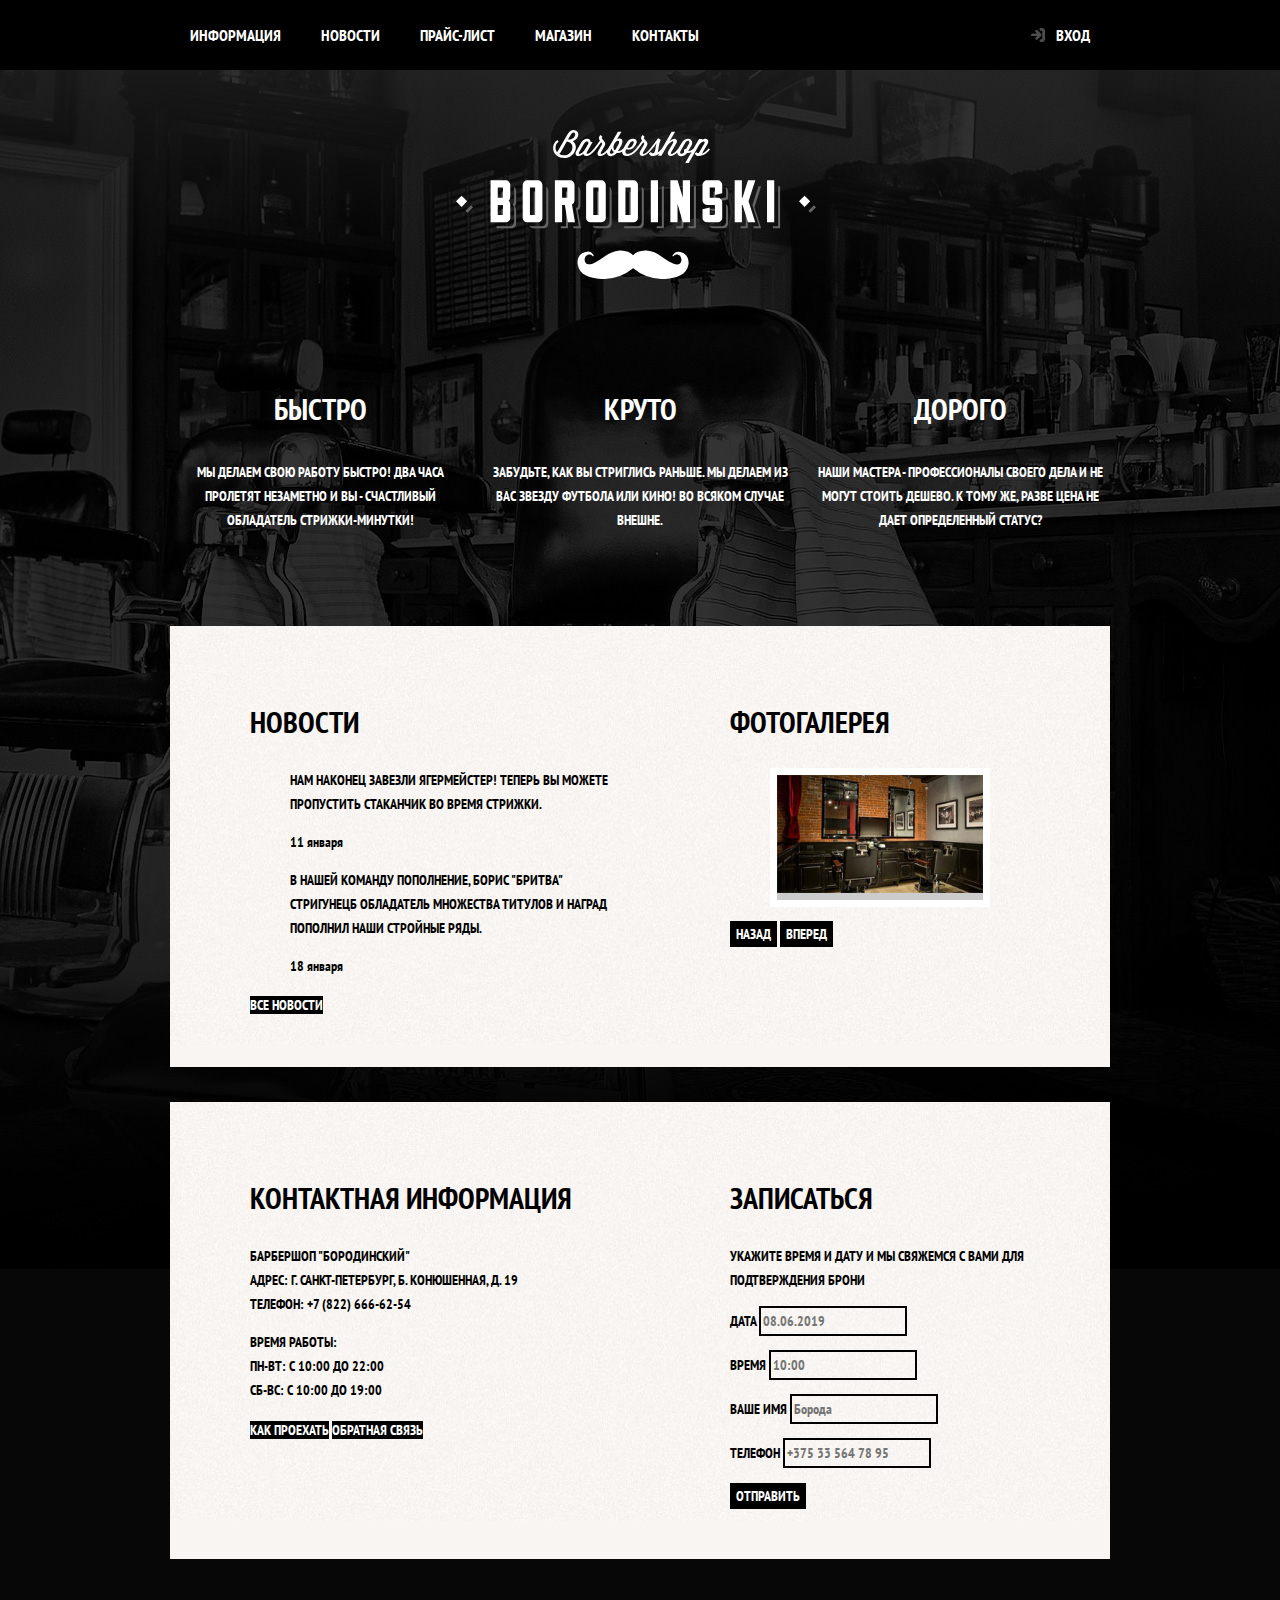
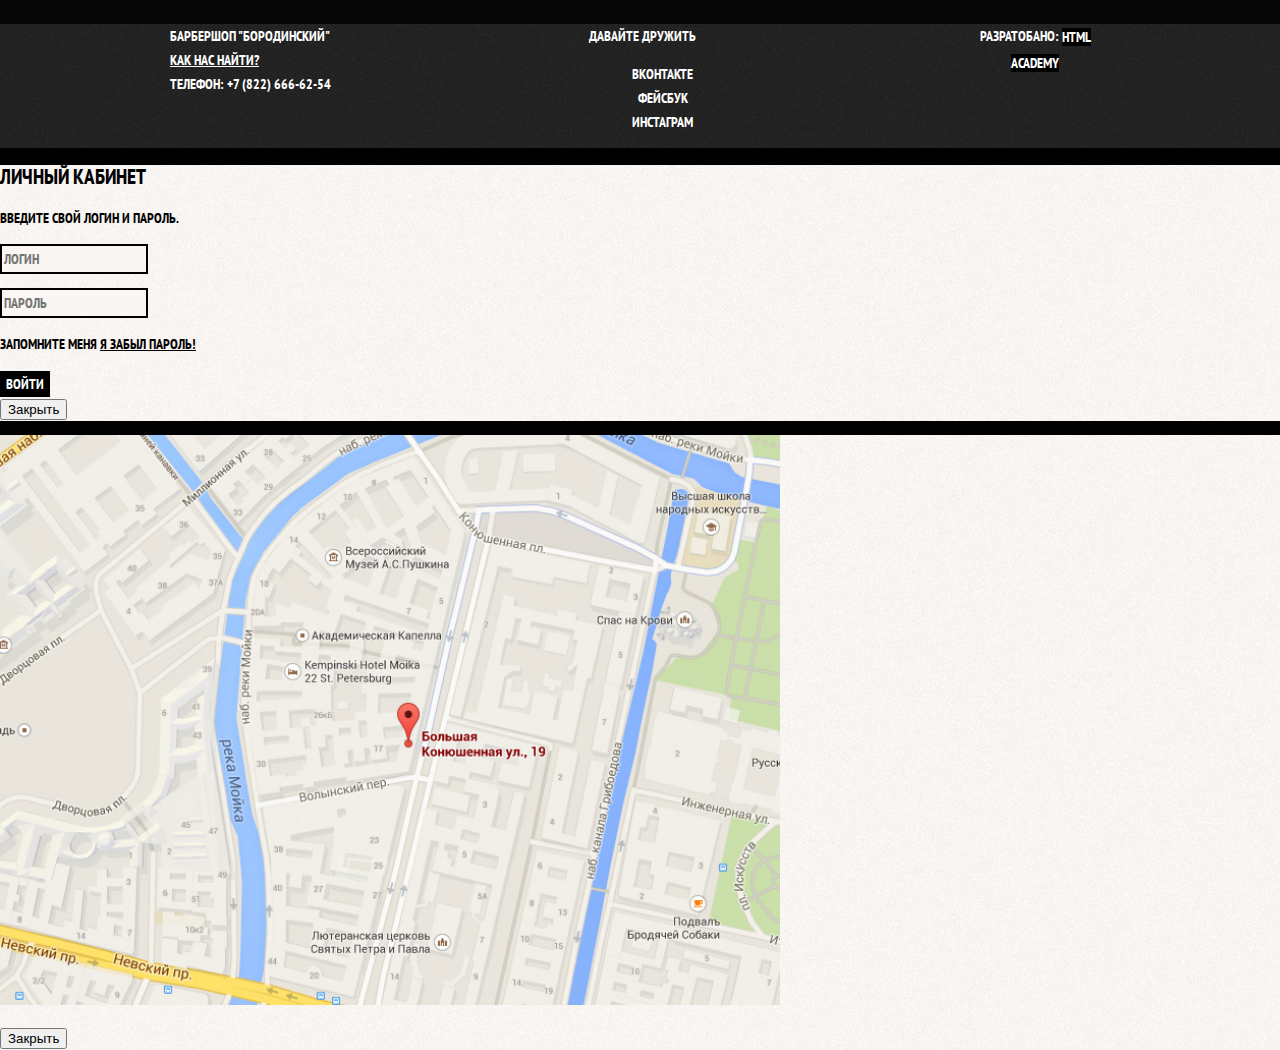
==== commit 6eabca68: "writing css" ====
--- a/barbershop/index.html
+++ b/barbershop/index.html
@@ -23,7 +23,7 @@
                         <li><a href="contacts.html">Контакты</a></li>
                     </ul>
                     <ul class="user-navigation">
-                        <li class="login-link">Вход</li>
+                        <li><a class="login-link" href="#">Вход</a></li>
                     </ul>
                 </div>
             </div>
--- a/barbershop/css/style.css
+++ b/barbershop/css/style.css
@@ -28,6 +28,28 @@
     text-decoration: none;
 }
 
+img {
+    max-width: 100%;
+    height: auto;
+}
+
+.visually-hidden:not(:focus):not(active),
+input[type="checkbox"].visually-hidden,
+input[type="radio"].visually-hidden {
+    position: absolute;
+
+    width: 1px;
+    height: 1px;
+    margin: 0;
+    padding: 0;
+
+    white-space: nowrap;
+
+    clip-path: inset(100%);
+    clip: rect(0 0 0 0);
+    overflow: hidden;
+}
+
 .button {
     font: inherit;
 
@@ -56,11 +78,17 @@
 
 .site-navigation,
 .user-navigation {
+    margin: 0;
+    padding: 0;
+
     list-style: none;
 }
 
 .site-navigation a,
 .user-navigation a {
+    display: block;
+    padding: 25px 20px;
+
     color: #ffffff;
 }
 
@@ -71,6 +99,34 @@
     background-color: #242424;
 }
 
+.user-navigation .login-link {
+    position: relative;
+    padding-left: 50px;
+}
+
+.login-link::before {
+    content: "";
+
+    position: absolute;
+    top: 27px;
+    left: 24px;
+
+    width: 16px;
+    height: 18px;
+
+    background-image: url("../img/login.svg");
+    background-repeat: no-repeat;
+    background-position: 0 0;
+
+    opacity: 0.3;
+}
+
+.login-link:hover::before,
+.login-link:focus::before,
+.login-link:active::before {
+    opacity: 1;
+}
+
 .features-list {
     list-style: none;
 }
@@ -366,19 +422,14 @@
 }
 
 .site-navigation {
+    display: flex;
+    flex-wrap: wrap;
     width: 620px;
-    margin: 0;
-    padding: 0;
-
-    list-style: none;
 }
 
 .user-navigation {
-    width: 140px;
-    margin: 0;
-    padding: 0;
-
-    list-style: none;
+    display: flex;
+    max-width: 140px;
 }
 
 .features {
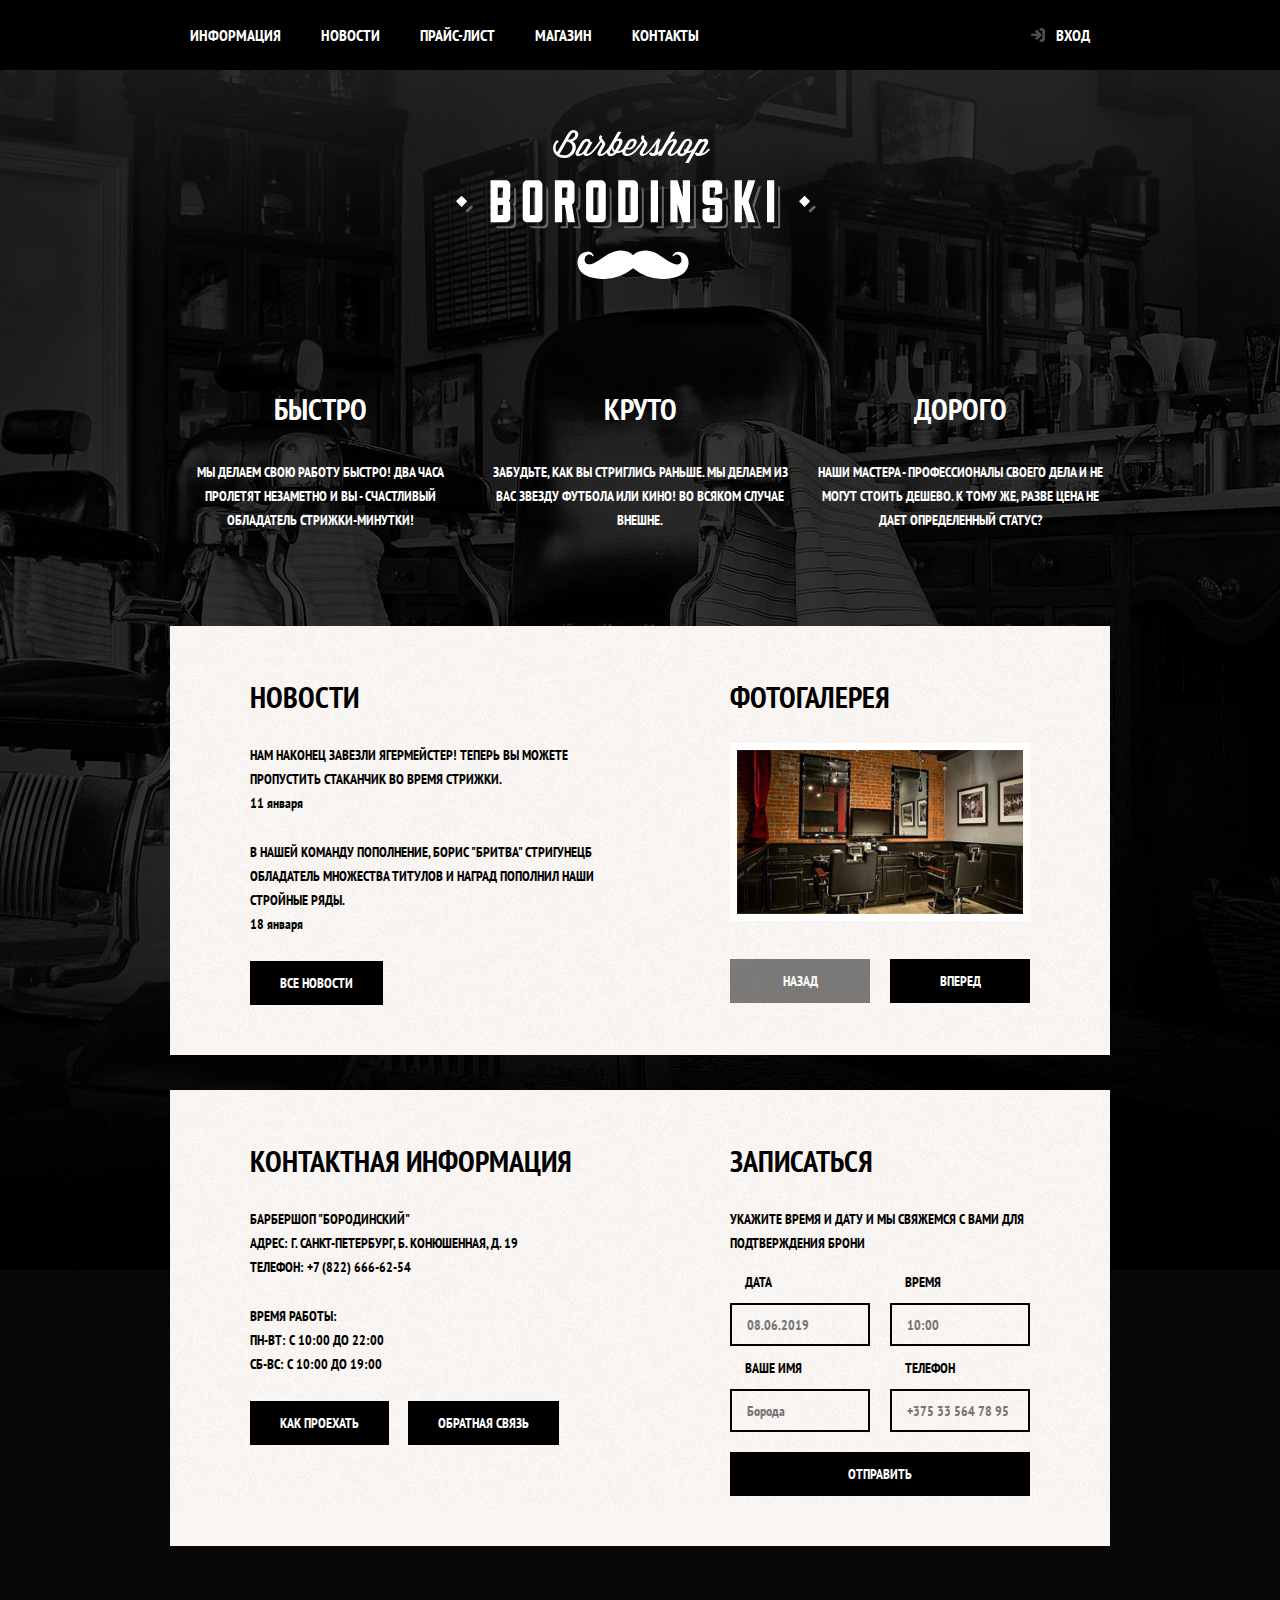
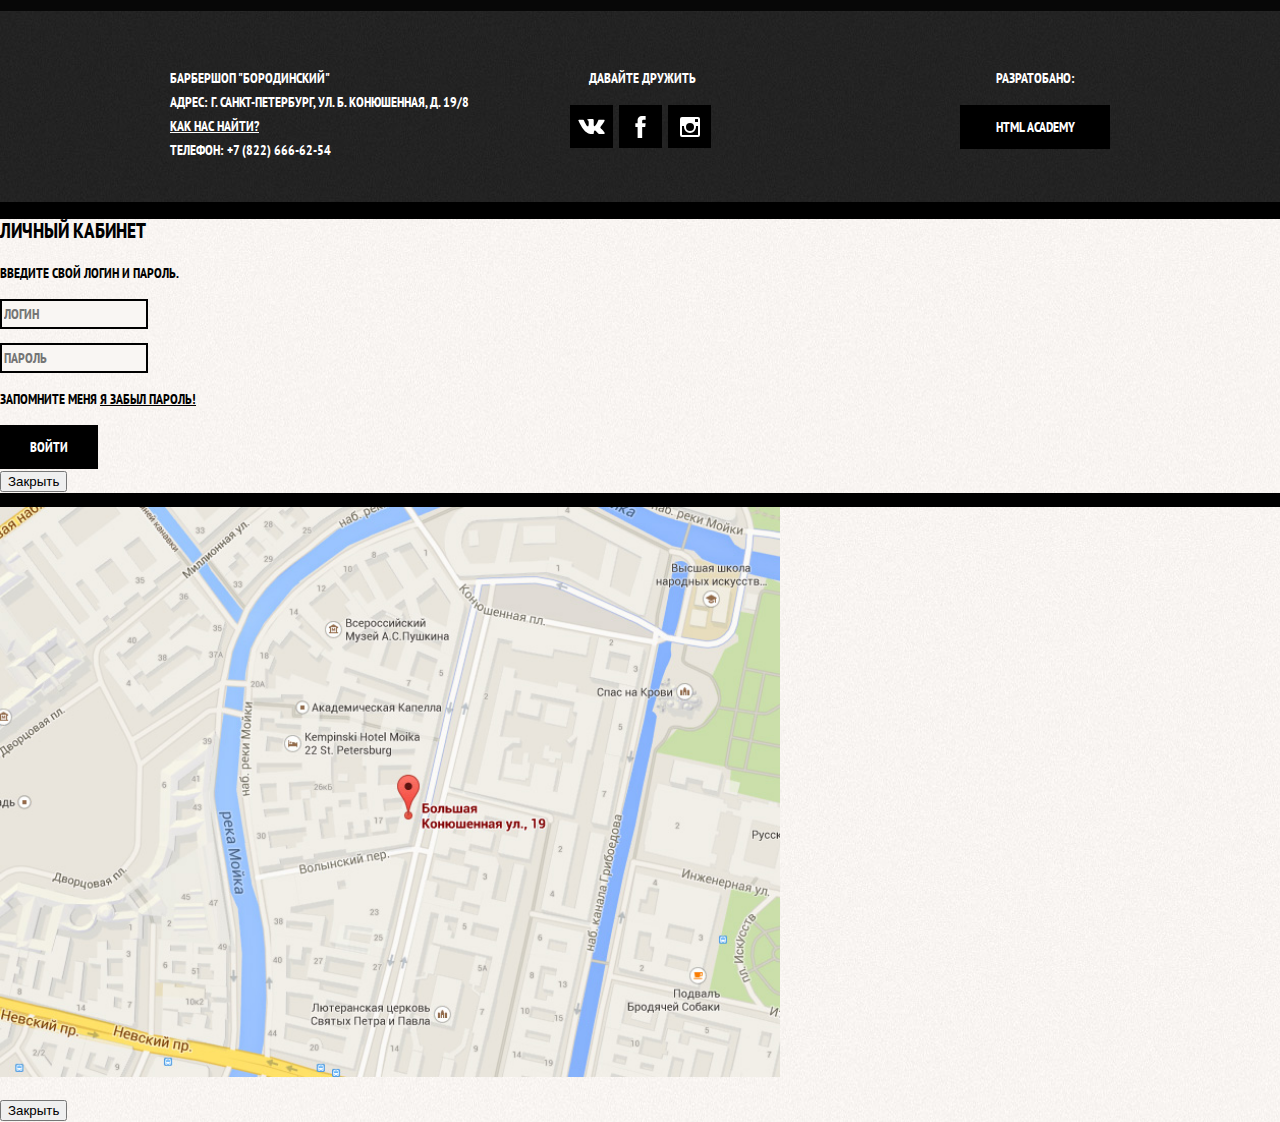
==== commit 9567114c: "writing css" ====
--- a/barbershop/index.html
+++ b/barbershop/index.html
@@ -75,11 +75,13 @@
 
             <section class="gallery">
                 <h2>Фотогалерея</h2>
-                <figure class="gallery-content">
-                    <a href="#"><img src="img/studio.jpg" width="286" height="164" alt="Интерьер"></a>
-                </figure>
-                <button class="button gallery-button gallery-button-back">Назад</button>
-                <button class="button gallery-button gallery-button-next">Вперед</button>
+                <div class="gallery-container">
+                    <figure class="gallery-content">
+                        <a href="#"><img src="img/studio.jpg" width="286" height="164" alt="Интерьер"></a>
+                    </figure>
+                    <button class="button gallery-button gallery-button-back" type="button" disabled>Назад</button>
+                    <button class="button gallery-button gallery-button-next" type="button">Вперед</button>
+                </div>
             </section>
         </div>
 
@@ -100,25 +102,24 @@
                 <a class="button" href="contacts.html">Обратная связь</a>
             </section>
 
-            <section class="appointment-item">
+            <section class="appointment">
                 <h2>Записаться</h2>
-                <p class="appoint-info">Укажите время и дату и мы свяжемся с вами для
+                <p class="appointment-info">Укажите время и дату и мы свяжемся с вами для
                 подтверждения брони</p>
-                <form class="appointment-form" method="get"
-                      action="https://echo.htmlacademy.ru">
-                    <p class="appointment-form">
+                <form class="appointment-form" action="https://echo.htmlacademy.ru" method="post">
+                    <p class="appointment-item">
                         <label for="appointment-data">Дата</label>
                         <input id="appointment-data" type="text" name="date" value="" placeholder="08.06.2019">
                     </p>
-                    <p class="appointment-form">
+                    <p class="appointment-item">
                         <label for="appointment-time">Время</label>
                         <input id="appointment-time" type="text" name="time" value="" placeholder="10:00">
                     </p>
-                    <p class="appointment-form">
+                    <p class="appointment-item">
                         <label for="appointment-name">Ваше имя</label>
                         <input id="appointment-name" type="text" name="name" value="" placeholder="Борода">
                     </p>
-                    <p class="appointment-form">
+                    <p class="appointment-item">
                         <label for="appointment-phone">Телефон</label>
                         <input id="appointment-phone" type="tel" name="phone" value="" placeholder="+375 33 564 78 95">
                     </p>
@@ -133,15 +134,25 @@
         <div class="container">
             <p class="footer-contacts">
                 Барбершоп "Бородинский"<br>
+                АДРЕС: Г. САНКТ-ПЕТЕРБУРГ, УЛ. Б. КОНЮШЕННАЯ, Д. 19/8<br>
                 <a href="#">Как нас найти?</a><br>
                 Телефон: +7 (822) 666-62-54
             </p>
             <div class="footer-social">
                 <b>Давайте дружить</b>
                 <ul>
-                    <li><a class="social-button" href="#">Вконтакте</a></li>
-                    <li><a class="social-button" href="#">Фейсбук</a></li>
-                    <li><a class="social-button" href="#">Инстаграм</a></li>
+                    <li><a class="social-button" href="#">
+                        <span class="visually-hidden">Вконтакте</span>
+                        <img src="img/vk.svg" width="27" height="15">
+                    </a></li>
+                    <li><a class="social-button" href="#">
+                        <span class="visually-hidden">Фейсбук</span>
+                        <img src="img/facebook.svg" width="19" height="22">
+                    </a></li>
+                    <li><a class="social-button" href="#">
+                        <span class="visually-hidden">Инстаграм</span>
+                        <img src="img/instagram.svg" width="20" height="20">
+                    </a></li>
                 </ul>
             </div>
             <div class="footer-copyright">
--- a/barbershop/css/style.css
+++ b/barbershop/css/style.css
@@ -51,8 +51,11 @@
 }
 
 .button {
+    display: inline-block;
+    margin-right: 16px;
+    padding: 10px 30px;
+
     font: inherit;
-
     text-align: center;
     color: #ffffff;
     vertical-align: middle;
@@ -66,6 +69,13 @@
 .button:focus,
 .button:active {
     background-color: #663d15;
+}
+
+.button:disabled,
+.button.disabled {
+    cursor: default;
+    opacity: 0.5;
+    background-color: #000000;
 }
 
 .main-navigation {
@@ -150,24 +160,118 @@
 }
 
 .index-columns h2 {
+    margin: 0;
+    margin-bottom: 25px;
+
     font-size: 30px;
     line-height: 42px;
 }
 
+.news {
+    width: 380px;
+}
+
+.news-list {
+    margin: 0;
+    margin-bottom: 25px;
+    padding: 0;
+
+    list-style: none;
+}
+
 .news-item {
-    list-style: none;
+    margin-bottom: 25px;
+}
+
+.news-item p {
+    margin: 0;
 }
 
 .news-item time {
     text-transform: none;
 }
 
+.gallery {
+    width: 300px;
+}
+
+.gallery-container {
+    position: relative;
+
+    height: 260px;
+}
+
 .gallery-content {
+    height: 164px;
+    margin: 0;
+
     background-color: #cccccc;
     border: 7px solid #ffffff;
 }
 
+.gallery-content img {
+    width: 286px;
+    height: 164px;
+}
+
+.gallery-button {
+    box-sizing: border-box;
+    position: absolute;
+    bottom: 0;
+
+    width: 140px;
+    margin: 0;
+}
+
+.gallery-button-back {
+    left: 0;
+}
+
+.gallery-button-next {
+    right: 0;
+}
+
+.contacts {
+    width: 380px;
+}
+
+.contacts p {
+    margin: 0;
+    margin-bottom: 25px;
+}
+
+.appointment-info {
+    margin: 0;
+    margin-bottom: 15px;
+}
+
+.appointment {
+    width: 300px;
+}
+
+.appointment-form {
+    display: flex;
+    flex-wrap: wrap;
+    justify-content: space-between;
+}
+
+.appointment-item {
+    width: 140px;
+    margin: 0;
+    margin-bottom: 10px;
+}
+
+.appointment-item label {
+    display: block;
+    margin-bottom: 9px;
+    margin-left: 15px;
+}
+
 .appointment-item input {
+    box-sizing: border-box;
+    width: 140px;
+    padding: 8px 15px 7px 15px;
+
     font: inherit;
 
     background-color: transparent;
@@ -176,6 +280,12 @@
 
 .appointment-item input:focus {
     border-color: #663d15;
+}
+
+.appointment .button {
+    width: 100%;
+    margin-top: 10px;
+    margin-right: 0;
 }
 
 .page-title {
@@ -318,15 +428,62 @@
 }
 
 .footer-social ul {
-    list-style: none;
+    display: flex;
+    flex-wrap: wrap;
+    justify-content: space-between;
+    width: 141px;
+    margin: 0;
+    padding: 0;
+
+    list-style: none;
+}
+
+.footer-social b {
+    display: block;
+    margin-bottom: 15px;
 }
 
 .social-button {
-    color: #ffffff;
+    display: flex;
+    align-items: center;
+    justify-content: center;
+
+    width: 43px;
+    height: 43px;
+
+    background-color: #000000;
+}
+
+.social-button:hover,
+.social-button:focus {
+    background-color: #663d15;
+}
+
+.footer-contacts {
+    width: 320px;
+    margin: 0;
+    margin-right: 80px;
+}
+
+.footer-social {
+    width: 145px;
 }
 
 .footer-copyright {
+    width: 150px;
+    margin: 0;
+    margin-left: auto;
     text-align: center;
+}
+
+.footer-copyright .button {
+    display: block;
+    margin-right: 0;
+}
+
+.footer-copyright b {
+    display: block;
+    margin-bottom: 15px;
 }
 
 .footer-copyright .button:hover,
@@ -468,44 +625,25 @@
     width: 380px;
 }
 
-.appointment-item {
-    width: 300px;
-}
-
 .main-footer {
     margin-top: 65px;
-
+    padding-top: 55px;
+    padding-bottom: 40px;
 }
 
 .main-footer .container {
     display: flex;
 }
 
-.footer-contacts {
-    width: 320px;
-    margin: 0;
-    margin-right: 80px;
-}
-
-.footer-social {
-    width: 145px;
-}
-
-.footer-copyright {
-    width: 150px;
-    margin: 0;
-    margin-left: auto;
-}
-
-
-
-
-
-
-
-
-
-
-
-
-
+
+
+
+
+
+
+
+
+
+
+
+
